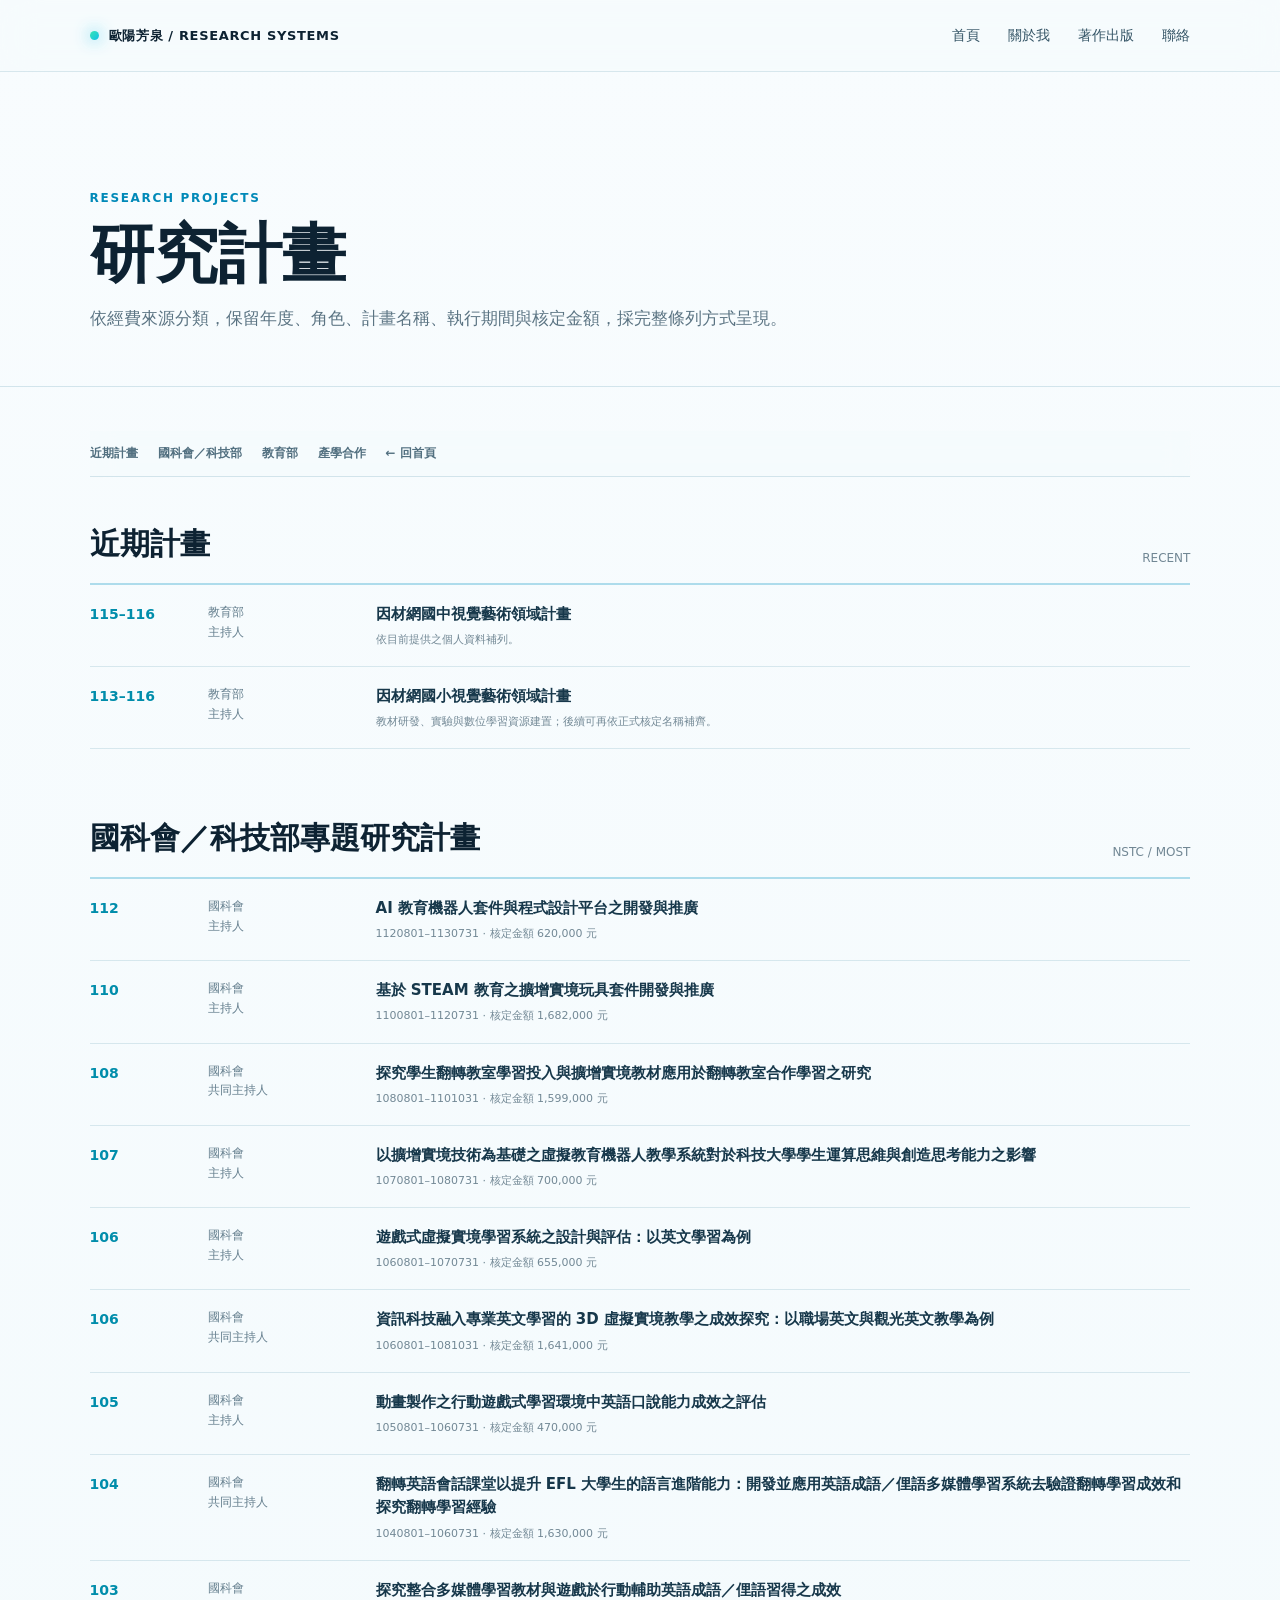
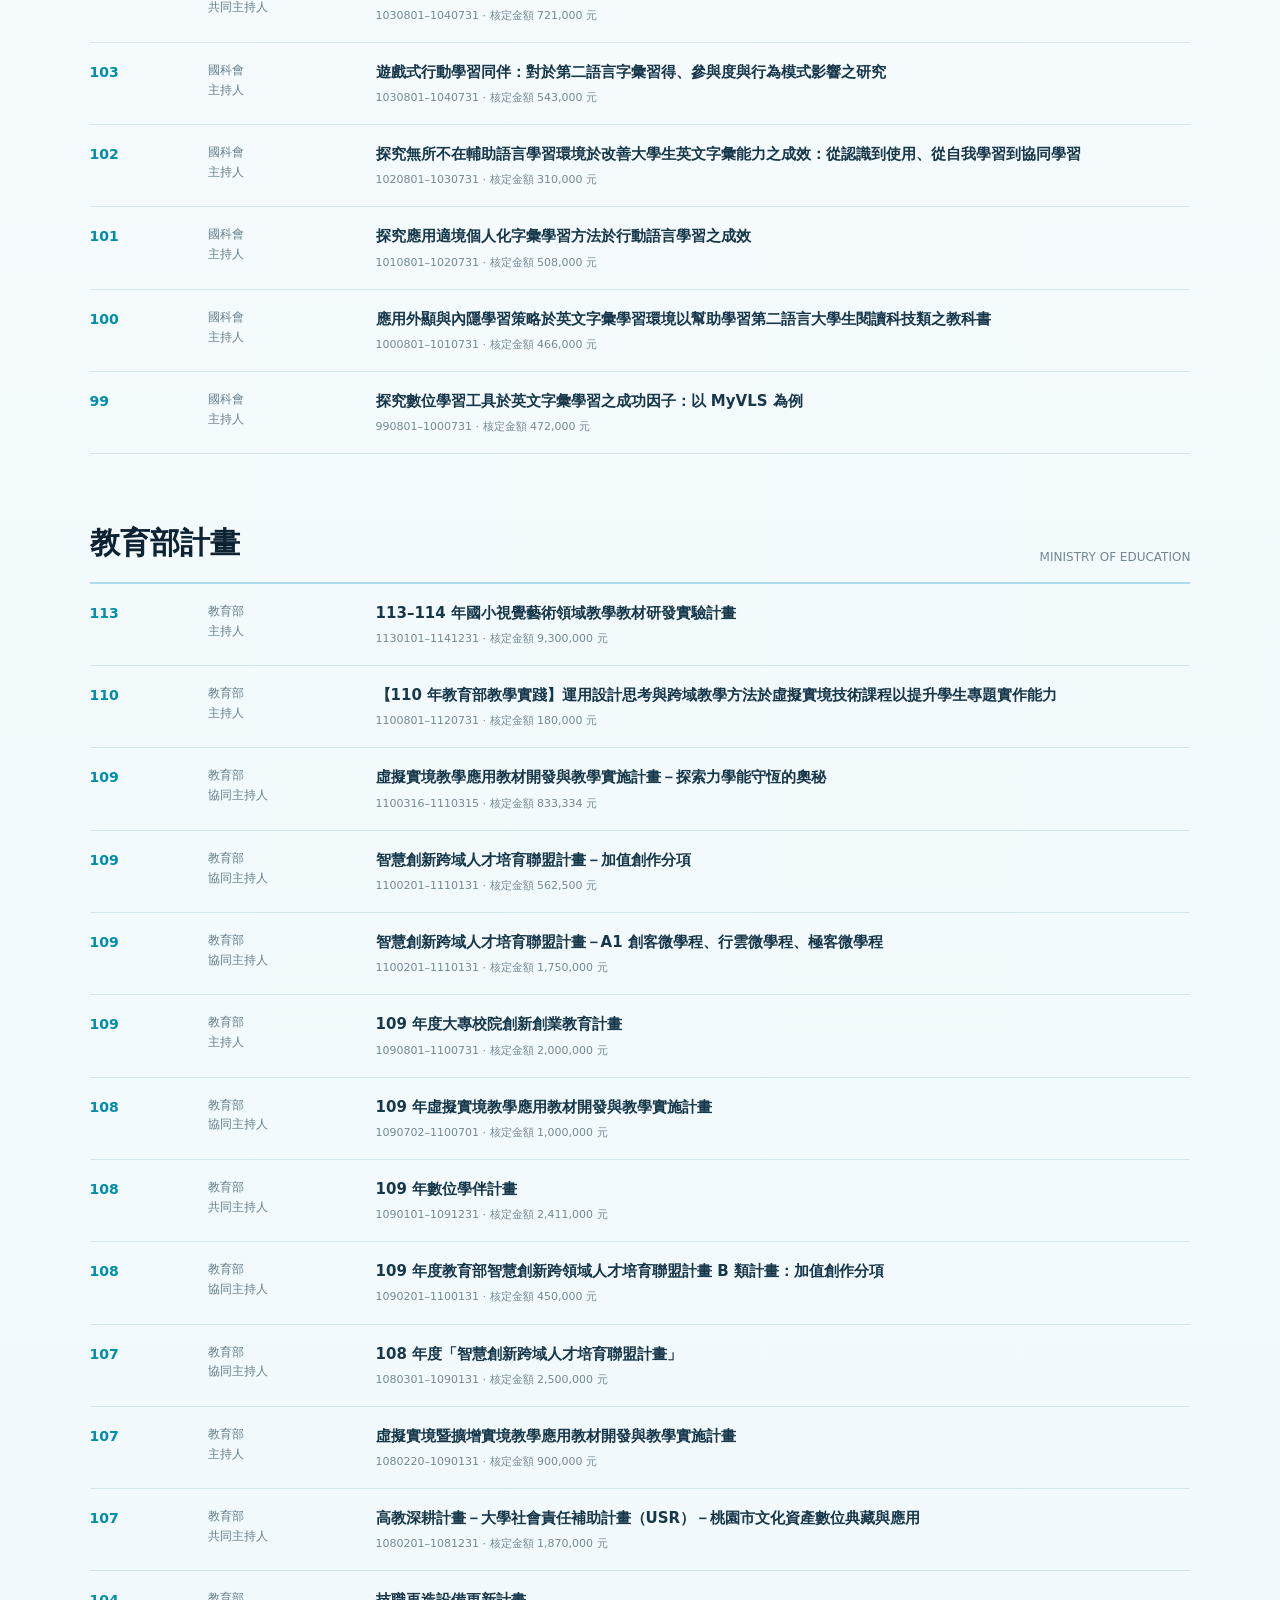
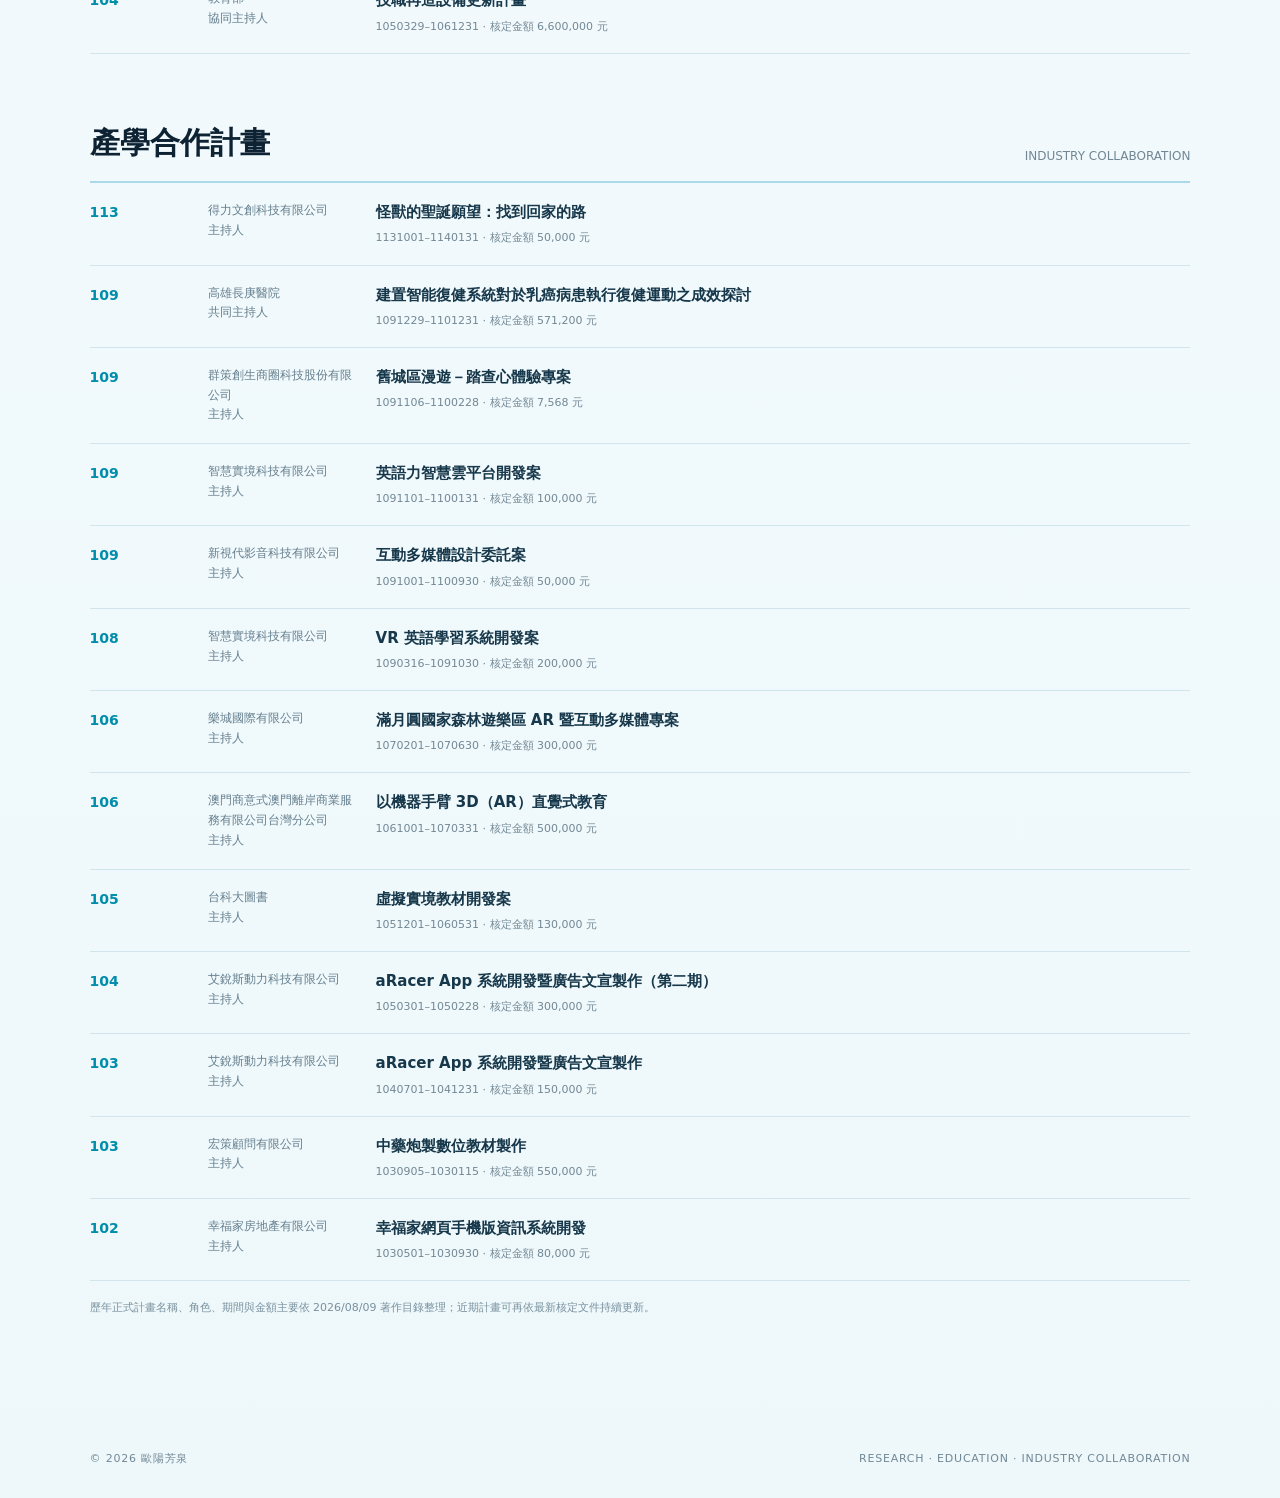
==== projects.html @ f1d98724 "feat: add complete list-based projects page" ====
<!doctype html>
<html lang="zh-Hant">
<head>
  <meta charset="utf-8">
  <meta name="viewport" content="width=device-width, initial-scale=1">
  <meta name="description" content="歐陽芳泉｜國科會、教育部與產學合作研究計畫">
  <title>研究計畫｜歐陽芳泉</title>
  <link rel="stylesheet" href="styles.css">
  <link rel="stylesheet" href="styles-v2.css">
</head>
<body class="content-page">
  <header class="site-header">
    <a class="brand" href="index.html"><span class="brand-dot"></span><span>歐陽芳泉 / RESEARCH SYSTEMS</span></a>
    <nav><a href="index.html">首頁</a><a href="about.html">關於我</a><a href="publications.html">著作出版</a><a href="index.html#contact">聯絡</a></nav>
  </header>

  <section class="page-hero">
    <div class="page-inner">
      <span class="section-kicker">RESEARCH PROJECTS</span>
      <h1>研究計畫</h1>
      <p>依經費來源分類，保留年度、角色、計畫名稱、執行期間與核定金額，採完整條列方式呈現。</p>
    </div>
  </section>

  <main class="page-main">
    <div class="page-inner">
      <nav class="page-nav"><a href="#recent">近期計畫</a><a href="#nstc">國科會／科技部</a><a href="#moe">教育部</a><a href="#industry">產學合作</a><a href="index.html">← 回首頁</a></nav>

      <section class="list-group" id="recent">
        <div class="list-group-head"><h2>近期計畫</h2><span>RECENT</span></div>
        <ul class="record-list">
          <li class="record"><div class="record-year">115–116</div><div class="record-meta">教育部<br>主持人</div><div class="record-main"><strong>因材網國中視覺藝術領域計畫</strong><small>依目前提供之個人資料補列。</small></div></li>
          <li class="record"><div class="record-year">113–116</div><div class="record-meta">教育部<br>主持人</div><div class="record-main"><strong>因材網國小視覺藝術領域計畫</strong><small>教材研發、實驗與數位學習資源建置；後續可再依正式核定名稱補齊。</small></div></li>
        </ul>
      </section>

      <section class="list-group" id="nstc">
        <div class="list-group-head"><h2>國科會／科技部專題研究計畫</h2><span>NSTC / MOST</span></div>
        <ul class="record-list">
          <li class="record"><div class="record-year">112</div><div class="record-meta">國科會<br>主持人</div><div class="record-main"><strong>AI 教育機器人套件與程式設計平台之開發與推廣</strong><small>1120801–1130731 · 核定金額 620,000 元</small></div></li>
          <li class="record"><div class="record-year">110</div><div class="record-meta">國科會<br>主持人</div><div class="record-main"><strong>基於 STEAM 教育之擴增實境玩具套件開發與推廣</strong><small>1100801–1120731 · 核定金額 1,682,000 元</small></div></li>
          <li class="record"><div class="record-year">108</div><div class="record-meta">國科會<br>共同主持人</div><div class="record-main"><strong>探究學生翻轉教室學習投入與擴增實境教材應用於翻轉教室合作學習之研究</strong><small>1080801–1101031 · 核定金額 1,599,000 元</small></div></li>
          <li class="record"><div class="record-year">107</div><div class="record-meta">國科會<br>主持人</div><div class="record-main"><strong>以擴增實境技術為基礎之虛擬教育機器人教學系統對於科技大學學生運算思維與創造思考能力之影響</strong><small>1070801–1080731 · 核定金額 700,000 元</small></div></li>
          <li class="record"><div class="record-year">106</div><div class="record-meta">國科會<br>主持人</div><div class="record-main"><strong>遊戲式虛擬實境學習系統之設計與評估：以英文學習為例</strong><small>1060801–1070731 · 核定金額 655,000 元</small></div></li>
          <li class="record"><div class="record-year">106</div><div class="record-meta">國科會<br>共同主持人</div><div class="record-main"><strong>資訊科技融入專業英文學習的 3D 虛擬實境教學之成效探究：以職場英文與觀光英文教學為例</strong><small>1060801–1081031 · 核定金額 1,641,000 元</small></div></li>
          <li class="record"><div class="record-year">105</div><div class="record-meta">國科會<br>主持人</div><div class="record-main"><strong>動畫製作之行動遊戲式學習環境中英語口說能力成效之評估</strong><small>1050801–1060731 · 核定金額 470,000 元</small></div></li>
          <li class="record"><div class="record-year">104</div><div class="record-meta">國科會<br>共同主持人</div><div class="record-main"><strong>翻轉英語會話課堂以提升 EFL 大學生的語言進階能力：開發並應用英語成語／俚語多媒體學習系統去驗證翻轉學習成效和探究翻轉學習經驗</strong><small>1040801–1060731 · 核定金額 1,630,000 元</small></div></li>
          <li class="record"><div class="record-year">103</div><div class="record-meta">國科會<br>共同主持人</div><div class="record-main"><strong>探究整合多媒體學習教材與遊戲於行動輔助英語成語／俚語習得之成效</strong><small>1030801–1040731 · 核定金額 721,000 元</small></div></li>
          <li class="record"><div class="record-year">103</div><div class="record-meta">國科會<br>主持人</div><div class="record-main"><strong>遊戲式行動學習同伴：對於第二語言字彙習得、參與度與行為模式影響之研究</strong><small>1030801–1040731 · 核定金額 543,000 元</small></div></li>
          <li class="record"><div class="record-year">102</div><div class="record-meta">國科會<br>主持人</div><div class="record-main"><strong>探究無所不在輔助語言學習環境於改善大學生英文字彙能力之成效：從認識到使用、從自我學習到協同學習</strong><small>1020801–1030731 · 核定金額 310,000 元</small></div></li>
          <li class="record"><div class="record-year">101</div><div class="record-meta">國科會<br>主持人</div><div class="record-main"><strong>探究應用適境個人化字彙學習方法於行動語言學習之成效</strong><small>1010801–1020731 · 核定金額 508,000 元</small></div></li>
          <li class="record"><div class="record-year">100</div><div class="record-meta">國科會<br>主持人</div><div class="record-main"><strong>應用外顯與內隱學習策略於英文字彙學習環境以幫助學習第二語言大學生閱讀科技類之教科書</strong><small>1000801–1010731 · 核定金額 466,000 元</small></div></li>
          <li class="record"><div class="record-year">99</div><div class="record-meta">國科會<br>主持人</div><div class="record-main"><strong>探究數位學習工具於英文字彙學習之成功因子：以 MyVLS 為例</strong><small>990801–1000731 · 核定金額 472,000 元</small></div></li>
        </ul>
      </section>

      <section class="list-group" id="moe">
        <div class="list-group-head"><h2>教育部計畫</h2><span>MINISTRY OF EDUCATION</span></div>
        <ul class="record-list">
          <li class="record"><div class="record-year">113</div><div class="record-meta">教育部<br>主持人</div><div class="record-main"><strong>113–114 年國小視覺藝術領域教學教材研發實驗計畫</strong><small>1130101–1141231 · 核定金額 9,300,000 元</small></div></li>
          <li class="record"><div class="record-year">110</div><div class="record-meta">教育部<br>主持人</div><div class="record-main"><strong>【110 年教育部教學實踐】運用設計思考與跨域教學方法於虛擬實境技術課程以提升學生專題實作能力</strong><small>1100801–1120731 · 核定金額 180,000 元</small></div></li>
          <li class="record"><div class="record-year">109</div><div class="record-meta">教育部<br>協同主持人</div><div class="record-main"><strong>虛擬實境教學應用教材開發與教學實施計畫－探索力學能守恆的奧秘</strong><small>1100316–1110315 · 核定金額 833,334 元</small></div></li>
          <li class="record"><div class="record-year">109</div><div class="record-meta">教育部<br>協同主持人</div><div class="record-main"><strong>智慧創新跨域人才培育聯盟計畫－加值創作分項</strong><small>1100201–1110131 · 核定金額 562,500 元</small></div></li>
          <li class="record"><div class="record-year">109</div><div class="record-meta">教育部<br>協同主持人</div><div class="record-main"><strong>智慧創新跨域人才培育聯盟計畫－A1 創客微學程、行雲微學程、極客微學程</strong><small>1100201–1110131 · 核定金額 1,750,000 元</small></div></li>
          <li class="record"><div class="record-year">109</div><div class="record-meta">教育部<br>主持人</div><div class="record-main"><strong>109 年度大專校院創新創業教育計畫</strong><small>1090801–1100731 · 核定金額 2,000,000 元</small></div></li>
          <li class="record"><div class="record-year">108</div><div class="record-meta">教育部<br>協同主持人</div><div class="record-main"><strong>109 年虛擬實境教學應用教材開發與教學實施計畫</strong><small>1090702–1100701 · 核定金額 1,000,000 元</small></div></li>
          <li class="record"><div class="record-year">108</div><div class="record-meta">教育部<br>共同主持人</div><div class="record-main"><strong>109 年數位學伴計畫</strong><small>1090101–1091231 · 核定金額 2,411,000 元</small></div></li>
          <li class="record"><div class="record-year">108</div><div class="record-meta">教育部<br>協同主持人</div><div class="record-main"><strong>109 年度教育部智慧創新跨領域人才培育聯盟計畫 B 類計畫：加值創作分項</strong><small>1090201–1100131 · 核定金額 450,000 元</small></div></li>
          <li class="record"><div class="record-year">107</div><div class="record-meta">教育部<br>協同主持人</div><div class="record-main"><strong>108 年度「智慧創新跨域人才培育聯盟計畫」</strong><small>1080301–1090131 · 核定金額 2,500,000 元</small></div></li>
          <li class="record"><div class="record-year">107</div><div class="record-meta">教育部<br>主持人</div><div class="record-main"><strong>虛擬實境暨擴增實境教學應用教材開發與教學實施計畫</strong><small>1080220–1090131 · 核定金額 900,000 元</small></div></li>
          <li class="record"><div class="record-year">107</div><div class="record-meta">教育部<br>共同主持人</div><div class="record-main"><strong>高教深耕計畫－大學社會責任補助計畫（USR）－桃園市文化資產數位典藏與應用</strong><small>1080201–1081231 · 核定金額 1,870,000 元</small></div></li>
          <li class="record"><div class="record-year">104</div><div class="record-meta">教育部<br>協同主持人</div><div class="record-main"><strong>技職再造設備更新計畫</strong><small>1050329–1061231 · 核定金額 6,600,000 元</small></div></li>
        </ul>
      </section>

      <section class="list-group" id="industry">
        <div class="list-group-head"><h2>產學合作計畫</h2><span>INDUSTRY COLLABORATION</span></div>
        <ul class="record-list">
          <li class="record"><div class="record-year">113</div><div class="record-meta">得力文創科技有限公司<br>主持人</div><div class="record-main"><strong>怪獸的聖誕願望：找到回家的路</strong><small>1131001–1140131 · 核定金額 50,000 元</small></div></li>
          <li class="record"><div class="record-year">109</div><div class="record-meta">高雄長庚醫院<br>共同主持人</div><div class="record-main"><strong>建置智能復健系統對於乳癌病患執行復健運動之成效探討</strong><small>1091229–1101231 · 核定金額 571,200 元</small></div></li>
          <li class="record"><div class="record-year">109</div><div class="record-meta">群策創生商圈科技股份有限公司<br>主持人</div><div class="record-main"><strong>舊城區漫遊－踏查心體驗專案</strong><small>1091106–1100228 · 核定金額 7,568 元</small></div></li>
          <li class="record"><div class="record-year">109</div><div class="record-meta">智慧實境科技有限公司<br>主持人</div><div class="record-main"><strong>英語力智慧雲平台開發案</strong><small>1091101–1100131 · 核定金額 100,000 元</small></div></li>
          <li class="record"><div class="record-year">109</div><div class="record-meta">新視代影音科技有限公司<br>主持人</div><div class="record-main"><strong>互動多媒體設計委託案</strong><small>1091001–1100930 · 核定金額 50,000 元</small></div></li>
          <li class="record"><div class="record-year">108</div><div class="record-meta">智慧實境科技有限公司<br>主持人</div><div class="record-main"><strong>VR 英語學習系統開發案</strong><small>1090316–1091030 · 核定金額 200,000 元</small></div></li>
          <li class="record"><div class="record-year">106</div><div class="record-meta">樂城國際有限公司<br>主持人</div><div class="record-main"><strong>滿月圓國家森林遊樂區 AR 暨互動多媒體專案</strong><small>1070201–1070630 · 核定金額 300,000 元</small></div></li>
          <li class="record"><div class="record-year">106</div><div class="record-meta">澳門商意式澳門離岸商業服務有限公司台灣分公司<br>主持人</div><div class="record-main"><strong>以機器手臂 3D（AR）直覺式教育</strong><small>1061001–1070331 · 核定金額 500,000 元</small></div></li>
          <li class="record"><div class="record-year">105</div><div class="record-meta">台科大圖書<br>主持人</div><div class="record-main"><strong>虛擬實境教材開發案</strong><small>1051201–1060531 · 核定金額 130,000 元</small></div></li>
          <li class="record"><div class="record-year">104</div><div class="record-meta">艾銳斯動力科技有限公司<br>主持人</div><div class="record-main"><strong>aRacer App 系統開發暨廣告文宣製作（第二期）</strong><small>1050301–1050228 · 核定金額 300,000 元</small></div></li>
          <li class="record"><div class="record-year">103</div><div class="record-meta">艾銳斯動力科技有限公司<br>主持人</div><div class="record-main"><strong>aRacer App 系統開發暨廣告文宣製作</strong><small>1040701–1041231 · 核定金額 150,000 元</small></div></li>
          <li class="record"><div class="record-year">103</div><div class="record-meta">宏策顧問有限公司<br>主持人</div><div class="record-main"><strong>中藥炮製數位教材製作</strong><small>1030905–1030115 · 核定金額 550,000 元</small></div></li>
          <li class="record"><div class="record-year">102</div><div class="record-meta">幸福家房地產有限公司<br>主持人</div><div class="record-main"><strong>幸福家網頁手機版資訊系統開發</strong><small>1030501–1030930 · 核定金額 80,000 元</small></div></li>
        </ul>
        <p class="note-line">歷年正式計畫名稱、角色、期間與金額主要依 2026/08/09 著作目錄整理；近期計畫可再依最新核定文件持續更新。</p>
      </section>
    </div>
  </main>

  <footer><span>© 2026 歐陽芳泉</span><span>RESEARCH · EDUCATION · INDUSTRY COLLABORATION</span></footer>
</body>
</html>
---- styles.css ----
:root{
  --bg:#eef7fb;
  --ink:#0d2232;
  --muted:#526979;
  --line:rgba(23,108,144,.16);
  --cyan:#10bfe8;
  --cyan2:#2b8fff;
  --mint:#38e6b3;
  --violet:#776eff;
  --surface:rgba(255,255,255,.64);
  --surface-strong:rgba(255,255,255,.86);
  --shadow:0 24px 70px rgba(17,65,91,.12);
  --radius:22px;
}

*{box-sizing:border-box}
html{scroll-behavior:smooth}
body{
  margin:0;
  color:var(--ink);
  background:
    radial-gradient(circle at 85% 10%, rgba(80,179,255,.14), transparent 28%),
    radial-gradient(circle at 10% 65%, rgba(56,230,179,.10), transparent 30%),
    linear-gradient(180deg,#f7fbfd 0%,#eef7fb 100%);
  font-family:"Noto Sans TC","PingFang TC","Microsoft JhengHei","Heiti TC",system-ui,-apple-system,sans-serif;
  line-height:1.65;
}

a{color:inherit;text-decoration:none}
button{font:inherit}

.site-header{
  position:sticky;
  top:0;
  z-index:50;
  height:72px;
  padding:0 clamp(24px,7vw,108px);
  display:flex;
  align-items:center;
  justify-content:space-between;
  border-bottom:1px solid rgba(75,139,168,.18);
  background:rgba(246,251,253,.72);
  backdrop-filter:blur(18px) saturate(130%);
}

.brand{
  display:flex;
  align-items:center;
  gap:10px;
  font-size:13px;
  font-weight:800;
  letter-spacing:.05em;
}
.brand-dot{
  width:9px;height:9px;border-radius:50%;
  background:linear-gradient(135deg,var(--mint),var(--cyan));
  box-shadow:0 0 16px rgba(16,191,232,.8);
}
nav{display:flex;gap:28px;font-size:14px;color:#345466}
nav a{transition:.25s}
nav a:hover{color:#008cb4}

.hero{
  position:relative;
  overflow:hidden;
  min-height:760px;
  padding:clamp(76px,8vw,120px) clamp(24px,7vw,108px) 88px;
  background:
    linear-gradient(120deg,rgba(247,252,255,.96) 0%,rgba(236,248,254,.84) 38%,rgba(221,244,249,.62) 100%);
  border-bottom:1px solid var(--line);
}

#networkCanvas{
  position:absolute;
  inset:0;
  width:100%;
  height:100%;
  opacity:.72;
  pointer-events:none;
}

.hero-grid{
  position:absolute;inset:0;
  background-image:
    linear-gradient(rgba(28,151,194,.065) 1px,transparent 1px),
    linear-gradient(90deg,rgba(28,151,194,.065) 1px,transparent 1px);
  background-size:54px 54px;
  mask-image:linear-gradient(to right,transparent 0%,black 38%,black 100%);
  pointer-events:none;
}

.hero-glow{
  position:absolute;border-radius:50%;filter:blur(2px);pointer-events:none;
}
.hero-glow-a{
  width:430px;height:430px;right:-110px;top:50px;
  background:radial-gradient(circle,rgba(43,143,255,.18),rgba(43,143,255,0) 68%);
}
.hero-glow-b{
  width:360px;height:360px;right:19%;bottom:-130px;
  background:radial-gradient(circle,rgba(56,230,179,.16),rgba(56,230,179,0) 70%);
}

.hero-content{position:relative;z-index:2;max-width:1120px}
.eyebrow,.section-kicker{
  color:#0089b8;
  font-size:12px;
  font-weight:900;
  letter-spacing:.14em;
}
.hero h1{
  margin:16px 0 22px;
  max-width:900px;
  font-size:clamp(42px,5.4vw,78px);
  line-height:1.12;
  letter-spacing:-.035em;
  text-wrap:balance;
}
.hero-lead{
  max-width:820px;
  margin:0;
  font-size:clamp(17px,1.55vw,21px);
  color:#446172;
}

.hero-actions{
  display:flex;
  align-items:center;
  flex-wrap:wrap;
  gap:12px;
  margin:30px 0 44px;
}

.btn{
  min-height:44px;
  display:inline-flex;
  align-items:center;
  justify-content:center;
  padding:0 18px;
  border-radius:12px;
  font-size:14px;
  font-weight:800;
  transition:transform .2s,box-shadow .2s,background .2s;
}
.btn:hover{transform:translateY(-2px)}
.btn-primary{
  color:white;
  background:linear-gradient(135deg,#0c9dcc,#247dff);
  box-shadow:0 12px 28px rgba(36,125,255,.22);
}
.btn-secondary{
  border:1px solid rgba(23,108,144,.24);
  background:rgba(255,255,255,.7);
  backdrop-filter:blur(8px);
}
.motion-toggle{
  border:0;
  background:transparent;
  color:#607988;
  cursor:pointer;
  font-size:13px;
}

.system-map{
  max-width:1080px;
  padding:16px;
  border:1px solid rgba(17,150,197,.22);
  border-radius:20px;
  background:rgba(247,253,255,.68);
  box-shadow:0 22px 70px rgba(17,88,119,.10);
  backdrop-filter:blur(12px);
}
.map-head{
  display:flex;
  align-items:center;
  justify-content:space-between;
  gap:14px;
  margin-bottom:14px;
  color:#28728d;
  font-size:11px;
  font-weight:800;
  letter-spacing:.08em;
}
.map-head span{display:flex;gap:8px;align-items:center}
.map-head i{width:7px;height:7px;border-radius:50%;background:var(--mint);box-shadow:0 0 12px var(--mint)}
.map-head small{font-weight:500;letter-spacing:0;color:#6e8998}
.map-flow{display:flex;align-items:stretch;gap:10px}
.map-node{
  min-width:0;
  flex:1;
  padding:15px 14px;
  border:1px solid rgba(22,130,173,.18);
  border-radius:14px;
  background:rgba(255,255,255,.68);
}
.map-node strong{display:block;font-size:15px;margin:4px 0 2px}
.map-node small{display:block;color:#718793;font-size:11px}
.node-index{font-size:10px;font-weight:900;color:#00a5ca;letter-spacing:.1em}
.flow-arrow{align-self:center;color:#00a9d3;font-size:20px}
.map-tags{display:flex;gap:18px;flex-wrap:wrap;margin-top:12px}
.map-tags span{font-size:10px;color:#6f8794;letter-spacing:.08em;text-transform:uppercase}

.section{padding:90px clamp(24px,7vw,108px)}
.section-heading{max-width:1120px;margin:0 auto 34px}
.section-heading h2{font-size:clamp(30px,3vw,46px);line-height:1.2;margin:8px 0 0}
.section-heading.split{display:grid;grid-template-columns:.8fr 1.2fr;gap:70px;align-items:start}
.section-heading p{margin:0;color:var(--muted);font-size:17px}

.card-grid,.project-grid{
  max-width:1120px;
  margin:0 auto;
  display:grid;
  grid-template-columns:repeat(3,1fr);
  gap:18px;
}
.info-card,.project-card{
  position:relative;
  padding:26px;
  border:1px solid rgba(45,130,165,.16);
  border-radius:var(--radius);
  background:var(--surface);
  box-shadow:0 16px 50px rgba(25,88,114,.07);
  backdrop-filter:blur(10px);
  transition:transform .22s,box-shadow .22s,border-color .22s;
}
.info-card:hover,.project-card:hover{
  transform:translateY(-5px);
  box-shadow:var(--shadow);
  border-color:rgba(16,191,232,.34);
}
.info-card::before,.project-card::before{
  content:"";
  position:absolute;
  left:22px;right:22px;top:0;
  height:2px;
  background:linear-gradient(90deg,var(--cyan),var(--mint),transparent);
  opacity:.75;
}
.card-code,.project-type{
  color:#009bbd;
  font-size:10px;
  font-weight:900;
  letter-spacing:.12em;
}
.info-card h3,.project-card h3{font-size:21px;line-height:1.3;margin:10px 0}
.info-card p,.project-card p{font-size:14px;color:var(--muted);margin:0}
.project-card a{display:inline-block;margin-top:18px;color:#008fb9;font-size:13px;font-weight:900}

.systems{
  background:
    radial-gradient(circle at 88% 15%,rgba(119,110,255,.09),transparent 25%),
    linear-gradient(180deg,rgba(245,251,254,.76),rgba(234,247,250,.84));
  border-top:1px solid var(--line);
  border-bottom:1px solid var(--line);
}

.contact{padding-top:76px;padding-bottom:76px}
.contact-panel{
  max-width:1120px;margin:0 auto;
  display:flex;justify-content:space-between;align-items:end;gap:36px;
  padding:42px;
  border-radius:28px;
  color:white;
  background:
    radial-gradient(circle at 82% 20%,rgba(56,230,179,.20),transparent 26%),
    radial-gradient(circle at 16% 0%,rgba(43,143,255,.30),transparent 34%),
    linear-gradient(135deg,#123d58 0%,#0b283d 58%,#173459 100%);
  box-shadow:0 28px 80px rgba(17,65,91,.20);
}
.contact-panel .section-kicker{color:#5de6ff}
.contact-panel h2{font-size:clamp(28px,3vw,44px);line-height:1.25;margin:10px 0}
.contact-panel p{margin:0;color:#b9d0dc}
.contact-panel .btn{white-space:nowrap}

footer{
  min-height:78px;
  padding:0 clamp(24px,7vw,108px);
  display:flex;justify-content:space-between;align-items:center;
  color:#728896;font-size:11px;letter-spacing:.07em;
}

@media(max-width:820px){
  .site-header{padding:0 20px}
  nav{gap:14px} nav a:nth-child(2){display:none}
  .hero{padding-left:24px;padding-right:24px}
  .hero h1 br{display:none}
  .map-flow{display:grid;grid-template-columns:1fr}
  .flow-arrow{display:none}
  .map-head{align-items:flex-start;flex-direction:column}
  .section-heading.split{grid-template-columns:1fr;gap:18px}
  .card-grid,.project-grid{grid-template-columns:1fr}
  .contact-panel{align-items:flex-start;flex-direction:column}
  footer{padding:22px 24px;align-items:flex-start;gap:10px;flex-direction:column}
}
---- styles-v2.css ----
/* ===== v2.0 multi-page / list-first layout ===== */
:root{--v2max:1120px}

/* Homepage: convert content cards to editorial rows */
.section{padding-top:72px;padding-bottom:72px}
.card-grid.plain-list,.project-grid.plain-list{
  display:block;
  max-width:var(--v2max);
  margin:0 auto;
}
.info-card.plain-row,.project-card.plain-row{
  display:grid;
  grid-template-columns:110px minmax(0,1fr);
  column-gap:24px;
  min-height:0;
  padding:22px 4px;
  border:0;
  border-top:1px solid rgba(23,108,144,.16);
  border-radius:0;
  background:transparent;
  box-shadow:none;
  backdrop-filter:none;
  transform:none!important;
}
.info-card.plain-row:last-child,.project-card.plain-row:last-child{border-bottom:1px solid rgba(23,108,144,.16)}
.info-card.plain-row::before,.project-card.plain-row::before{display:none}
.info-card.plain-row .card-code,.project-card.plain-row .project-type{grid-row:1 / span 2;align-self:start;margin-top:5px}
.info-card.plain-row h3,.project-card.plain-row h3{margin:0 0 6px;font-size:20px}
.info-card.plain-row p,.project-card.plain-row p{margin:0;max-width:780px;font-size:14px}
.project-card.plain-row a{margin-top:9px;color:#008fb9;font-size:12px}

/* Homepage directory */
.v2-directory{
  padding:78px clamp(24px,7vw,108px);
  border-top:1px solid rgba(23,108,144,.16);
  background:linear-gradient(180deg,rgba(248,252,254,.82),rgba(237,248,251,.9));
}
.v2-wrap{width:min(var(--v2max),100%);margin:0 auto}
.v2-section-head{display:grid;grid-template-columns:.7fr 1.3fr;gap:34px 60px;align-items:end;margin-bottom:28px}
.v2-section-head .section-kicker{grid-column:1}
.v2-section-head h2{grid-column:1;margin:6px 0 0;font-size:clamp(30px,3vw,46px);line-height:1.15}
.v2-section-head p{grid-column:2;grid-row:1 / span 2;margin:0;color:#5e7787;font-size:16px}
.directory-list{border-top:1px solid rgba(23,108,144,.18)}
.directory-row{
  display:grid;
  grid-template-columns:70px 1fr 40px;
  gap:16px;
  align-items:center;
  padding:22px 0;
  border-bottom:1px solid rgba(23,108,144,.18);
  transition:padding .2s,color .2s;
}
.directory-row:hover{padding-left:9px;color:#008eaf}
.directory-code{font-size:11px;font-weight:900;letter-spacing:.12em;color:#00a0c3}
.directory-row strong{display:block;font-size:18px;color:#17384b}
.directory-row small{display:block;margin-top:4px;color:#6c8492;font-size:12px}
.directory-arrow{justify-self:end;font-size:20px;color:#00a2c9}
.current-line{display:flex;align-items:center;gap:12px;flex-wrap:wrap;margin-top:30px;padding-top:20px;color:#637d8c;font-size:12px}
.current-line strong{color:#16394c;font-size:14px}
.current-dot{width:7px;height:7px;border-radius:50%;background:#38e6b3;box-shadow:0 0 12px rgba(56,230,179,.7)}

/* Shared subpage shell */
.content-page{min-height:100vh;background:linear-gradient(180deg,#f8fcfe 0%,#eef8fb 100%)}
.page-hero{padding:112px clamp(24px,7vw,108px) 54px;border-bottom:1px solid rgba(23,108,144,.16)}
.page-inner{width:min(var(--v2max),100%);margin:0 auto}
.page-hero h1{margin:10px 0 14px;font-size:clamp(42px,5vw,70px);line-height:1.08}
.page-hero p{max-width:790px;margin:0;color:#5b7483;font-size:17px}
.page-main{padding:44px clamp(24px,7vw,108px) 92px}
.page-nav{position:sticky;top:80px;z-index:12;display:flex;gap:20px;flex-wrap:wrap;padding:13px 0;margin-bottom:42px;border-bottom:1px solid rgba(23,108,144,.16);background:rgba(245,251,253,.88);backdrop-filter:blur(12px)}
.page-nav a{font-size:12px;font-weight:800;color:#527080}.page-nav a:hover{color:#008eaf}
.list-group{scroll-margin-top:140px;margin-top:64px}.list-group:first-of-type{margin-top:0}
.list-group-head{display:flex;justify-content:space-between;align-items:end;gap:20px;padding-bottom:14px;border-bottom:2px solid rgba(20,153,196,.32)}
.list-group-head h2{margin:0;font-size:30px}.list-group-head span{color:#718794;font-size:12px}
.record-list{margin:0;padding:0;list-style:none}
.record{
  display:grid;
  grid-template-columns:100px 150px minmax(0,1fr);
  gap:18px;
  padding:18px 0;
  border-bottom:1px solid rgba(23,108,144,.14);
}
.record-year{font-weight:900;color:#008dab;font-size:14px}.record-meta{color:#657f8e;font-size:12px;line-height:1.65}.record-main strong{display:block;font-size:15px;line-height:1.55;color:#17384b}.record-main small{display:block;margin-top:5px;color:#728895;font-size:11px;line-height:1.55}
.note-line{margin-top:18px;color:#78909d;font-size:11px}

/* About page */
.profile-list{border-top:1px solid rgba(23,108,144,.16)}
.profile-row{display:grid;grid-template-columns:190px 1fr;gap:24px;padding:18px 0;border-bottom:1px solid rgba(23,108,144,.16)}
.profile-row dt{font-size:12px;font-weight:900;color:#008cae}.profile-row dd{margin:0;color:#27495b;line-height:1.7}
.profile-row dd strong{color:#102f42}

/* Publications page overrides: deliberately list-like, no cards */
.publications-page{background:linear-gradient(180deg,#f8fcfe,#eef8fb)}
.publications-hero{padding:110px clamp(24px,7vw,108px) 54px;border-bottom:1px solid rgba(23,108,144,.16)}
.publications-hero .inner,.publications-main{width:min(var(--v2max),calc(100% - 48px));margin:0 auto}
.publications-hero h1{margin:10px 0 14px;font-size:clamp(42px,5vw,70px);line-height:1.08}.publications-hero p{max-width:760px;color:#5b7483}
.pub-summary{display:flex!important;gap:28px!important;margin-top:24px!important;margin-bottom:0!important}.pub-stat{padding:0!important;border:0!important;background:transparent!important;border-radius:0!important}.pub-stat strong{font-size:24px!important}.pub-stat span{font-size:10px!important}
.publications-main{padding:44px 0 92px}.pub-nav{position:sticky;top:80px;z-index:10;display:flex;gap:20px;flex-wrap:wrap;margin-bottom:40px;padding:13px 0;border:0;border-bottom:1px solid rgba(23,108,144,.16);border-radius:0;background:rgba(245,251,253,.9);backdrop-filter:blur(12px)}.pub-nav a{padding:0!important;background:none!important;font-size:12px;font-weight:800;color:#527080}
.pub-group{margin-top:64px}.pub-group:first-of-type{margin-top:0}.pub-group-title{padding-bottom:14px;margin-bottom:0!important;border-bottom:2px solid rgba(20,153,196,.32)}
.full-pub-list{display:block!important}.full-pub-item{display:grid!important;grid-template-columns:88px 1fr!important;gap:20px!important;padding:17px 0!important;border:0!important;border-bottom:1px solid rgba(23,108,144,.14)!important;border-radius:0!important;background:transparent!important;box-shadow:none!important}.full-pub-no{color:#008eaf!important;font-size:11px!important;font-weight:900!important;line-height:1.5!important}.full-pub-item p{margin:0!important;color:#27495b!important;font-size:13px!important;line-height:1.65!important}
.book-full-list{display:block!important}.book-full-item{display:grid!important;grid-template-columns:88px 1fr!important;gap:20px!important;padding:17px 0!important;border:0!important;border-bottom:1px solid rgba(23,108,144,.14)!important;border-radius:0!important;background:transparent!important}.book-full-item h3{margin:0 0 5px!important;font-size:15px!important}.book-full-item p{margin:0!important;font-size:12px!important;color:#647f8e!important}.book-full-item>span{color:#008eaf;font-size:11px;font-weight:900}

@media(max-width:820px){
  .v2-section-head{grid-template-columns:1fr;gap:10px}.v2-section-head p{grid-column:1;grid-row:auto}
  .record{grid-template-columns:70px 1fr}.record-meta{grid-column:2}.record-main{grid-column:2}
  .profile-row{grid-template-columns:1fr;gap:5px}
  .site-header nav{gap:12px}.site-header nav a:nth-child(2),.site-header nav a:nth-child(3){display:none}
}
@media(max-width:560px){
  .directory-row{grid-template-columns:44px 1fr 24px}
  .info-card.plain-row,.project-card.plain-row{grid-template-columns:1fr;gap:5px}.info-card.plain-row .card-code,.project-card.plain-row .project-type{grid-row:auto}
  .pub-summary{gap:16px!important;flex-wrap:wrap}.full-pub-item{grid-template-columns:58px 1fr!important}
}
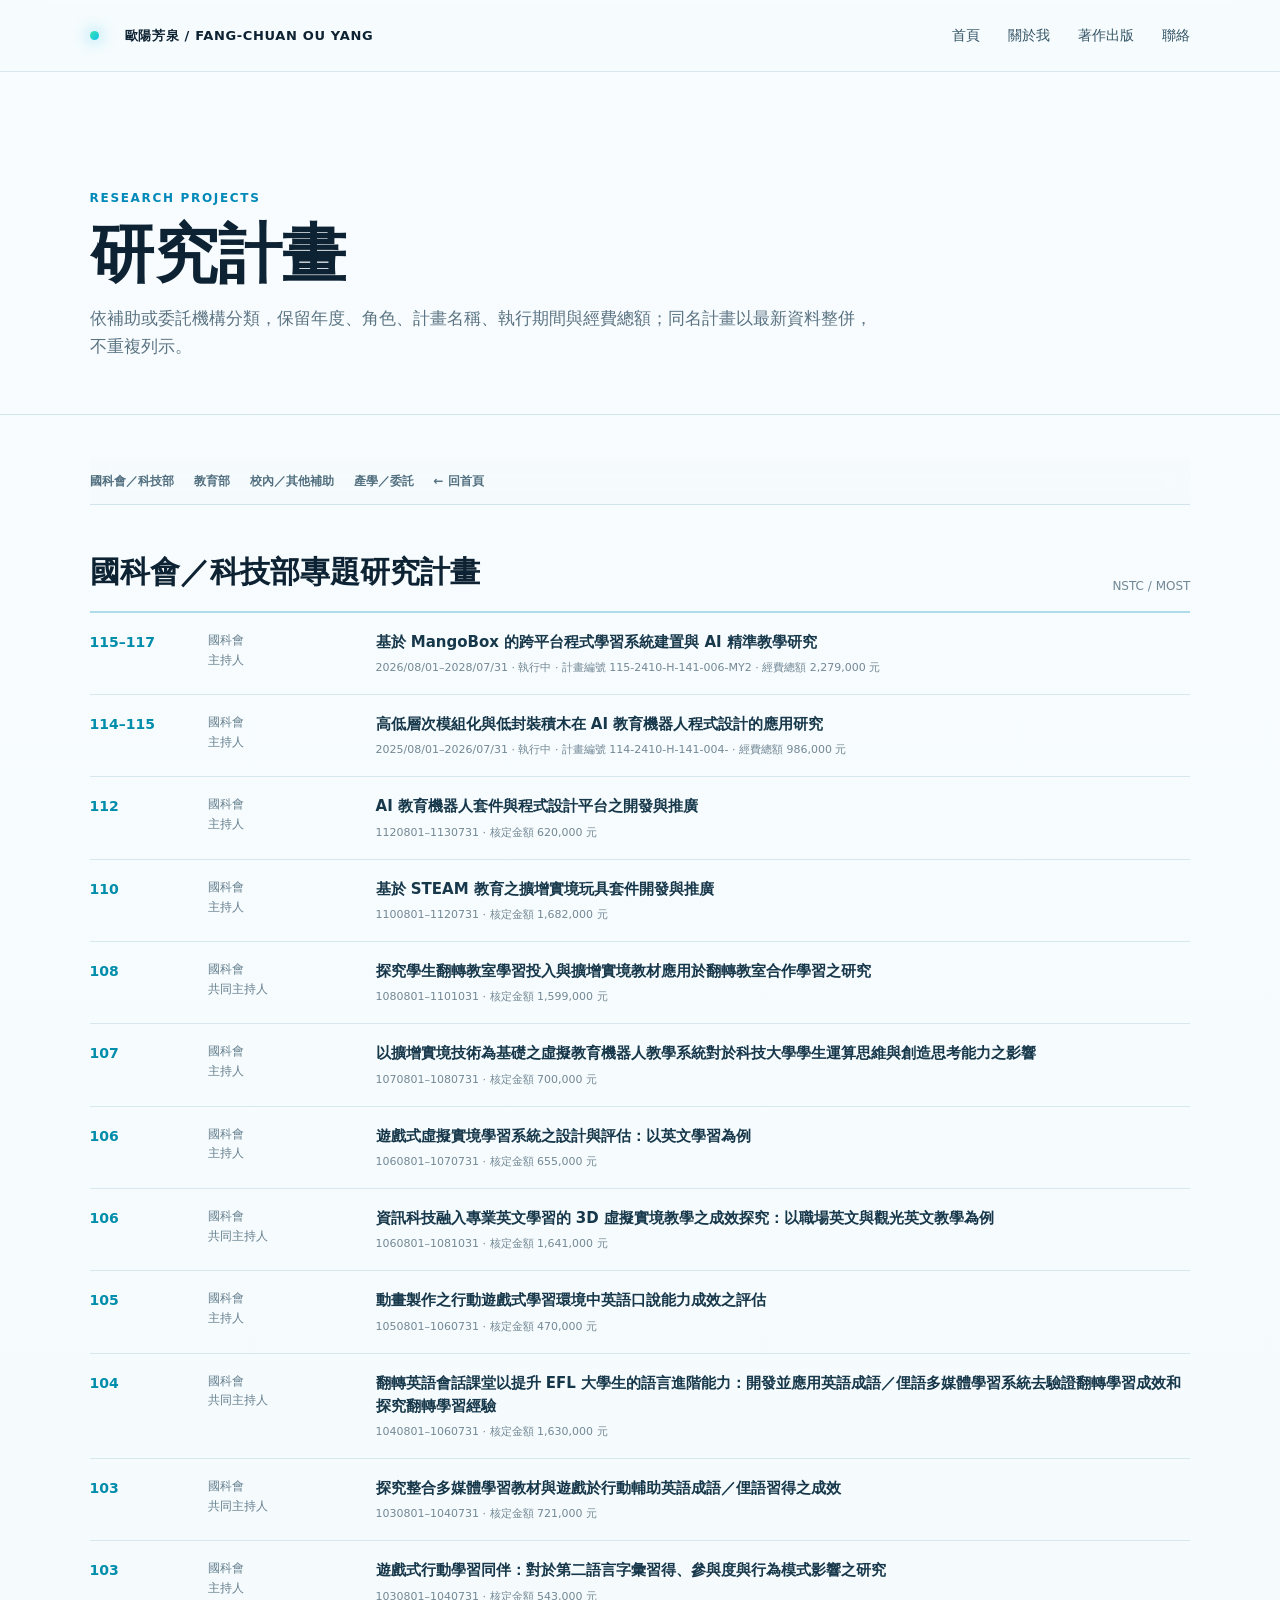
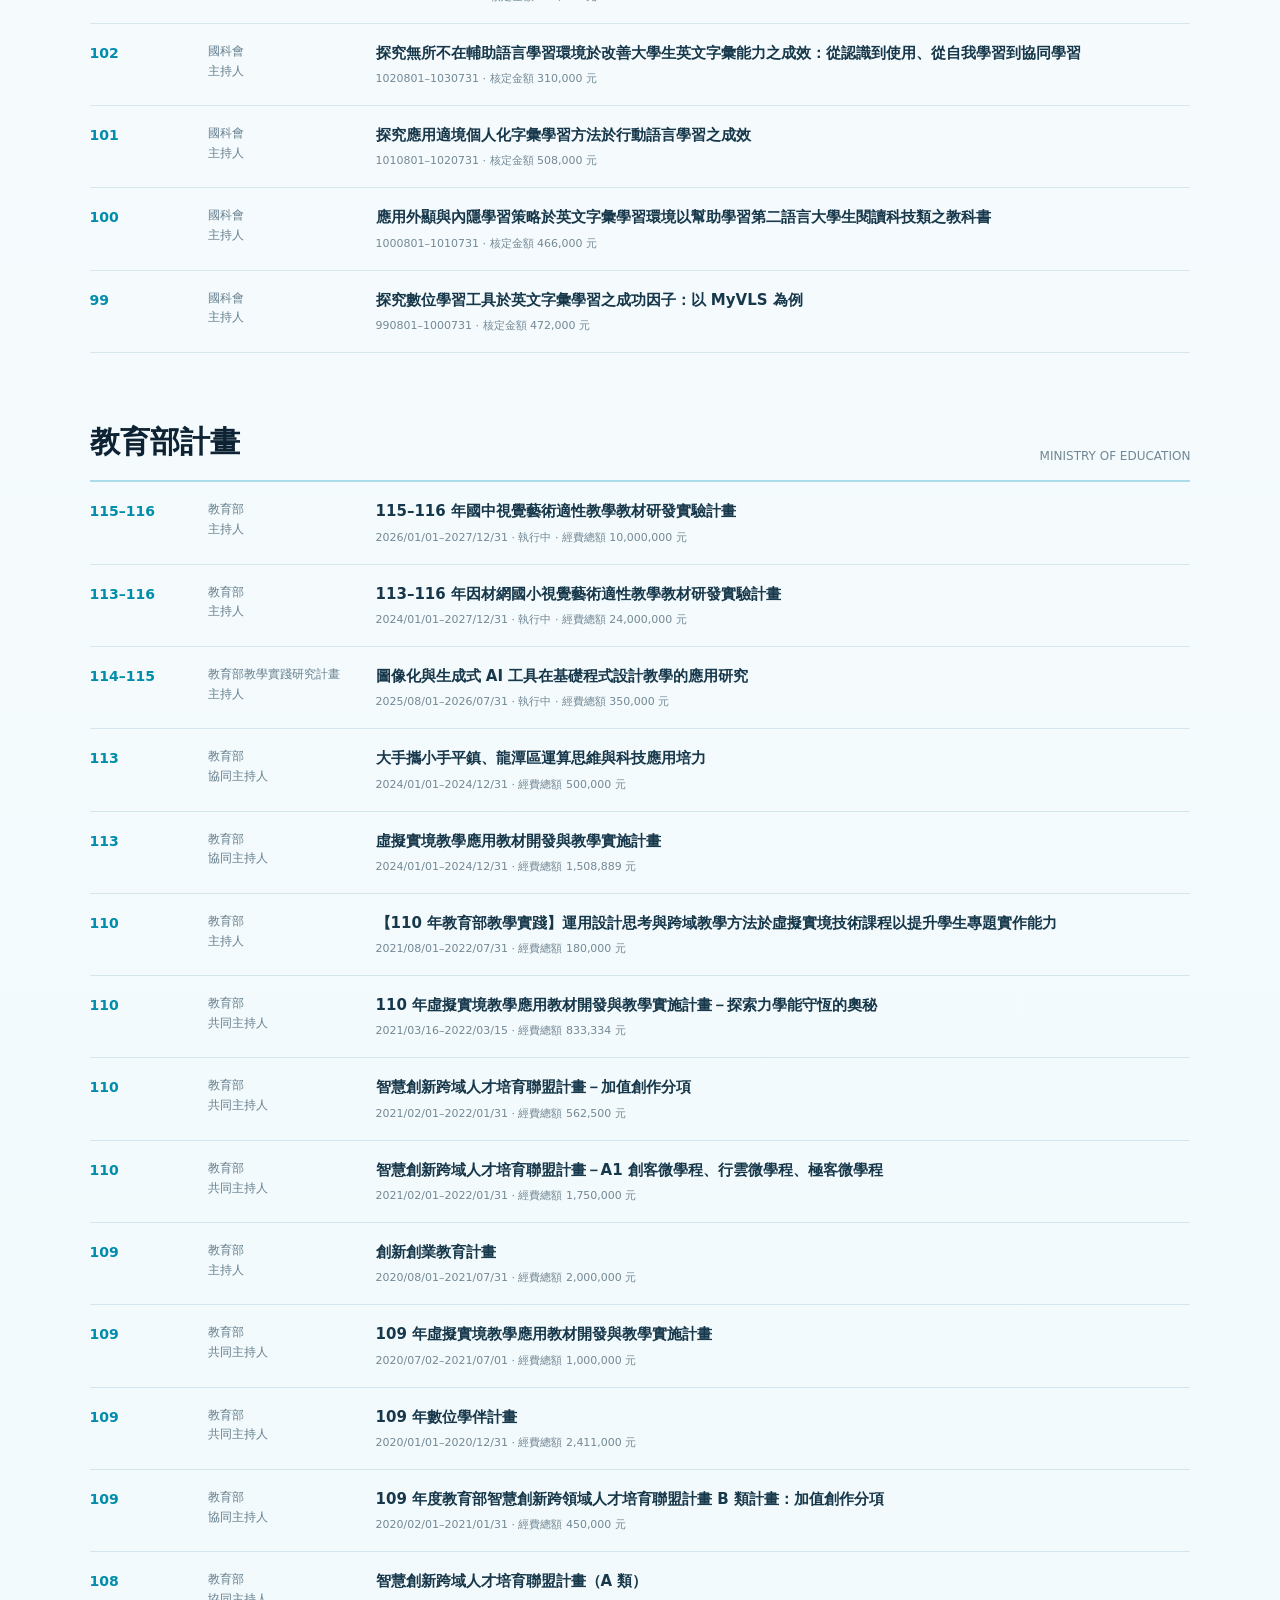
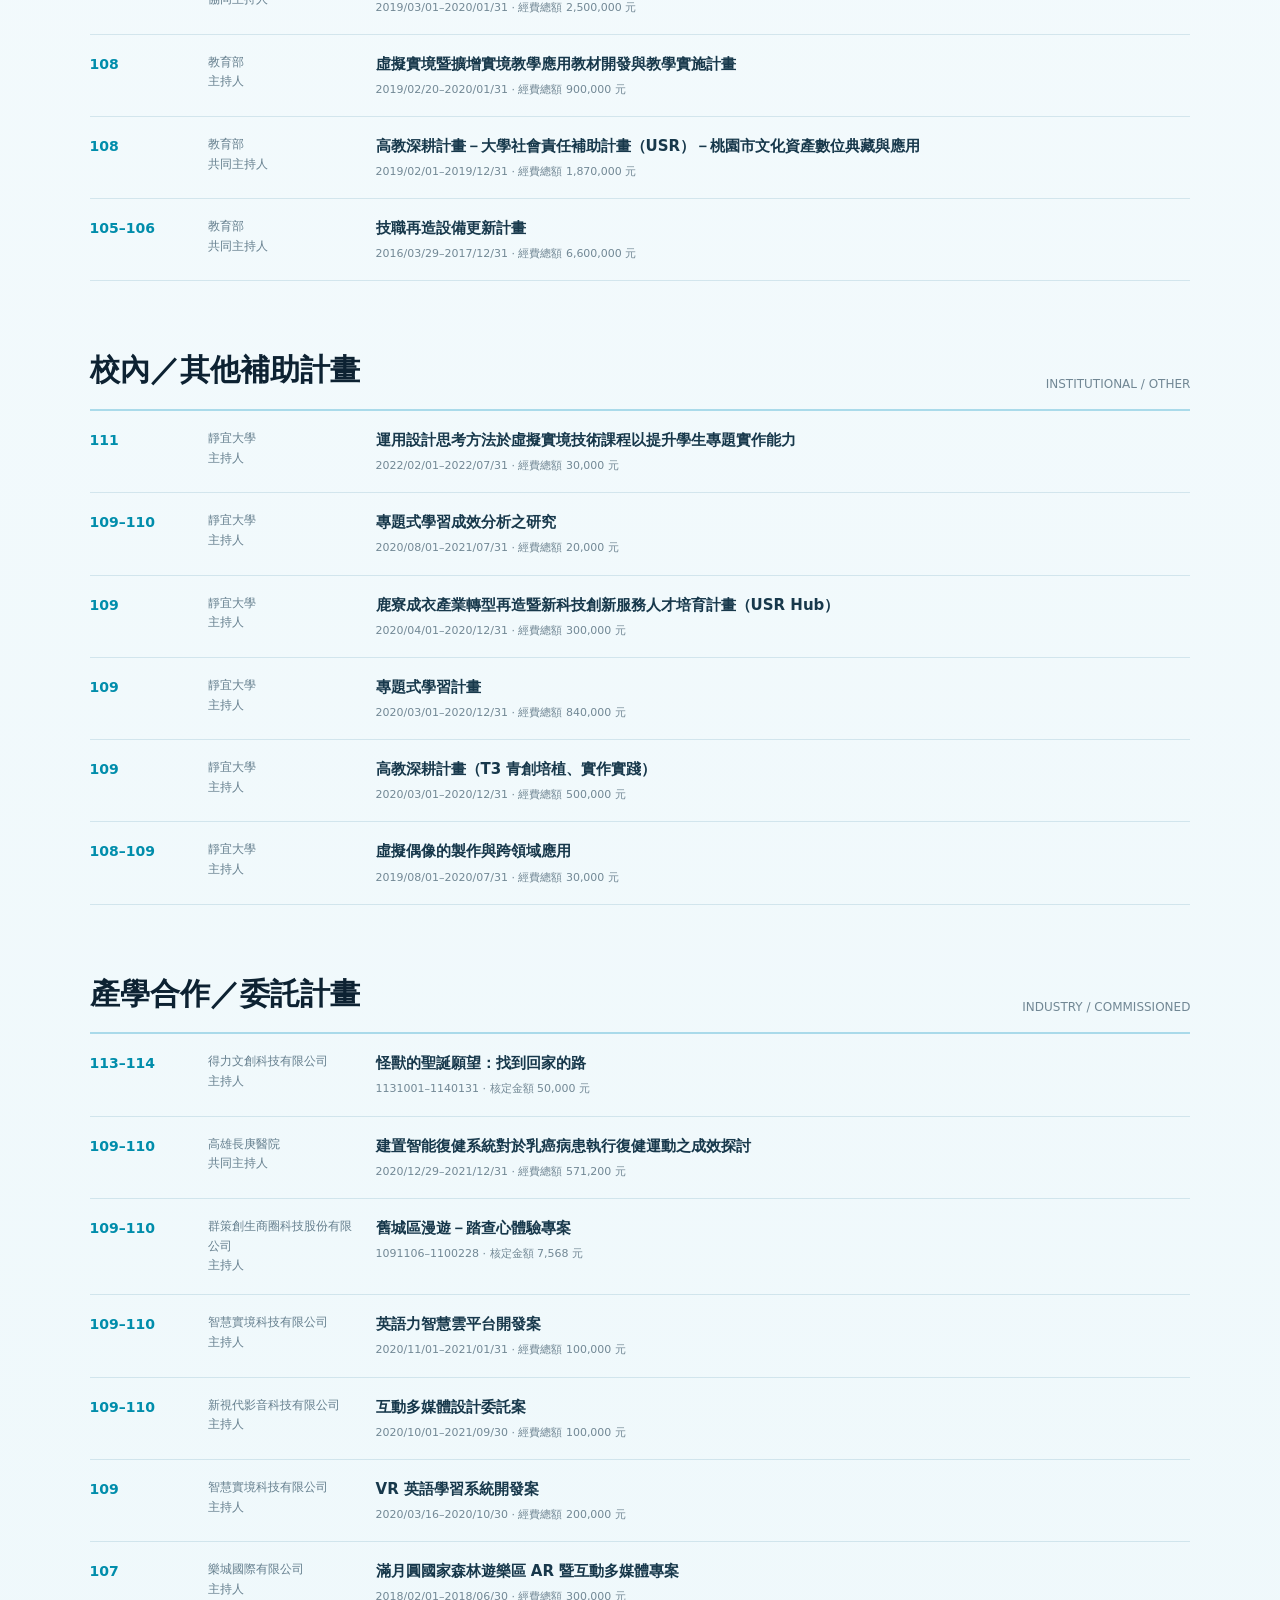
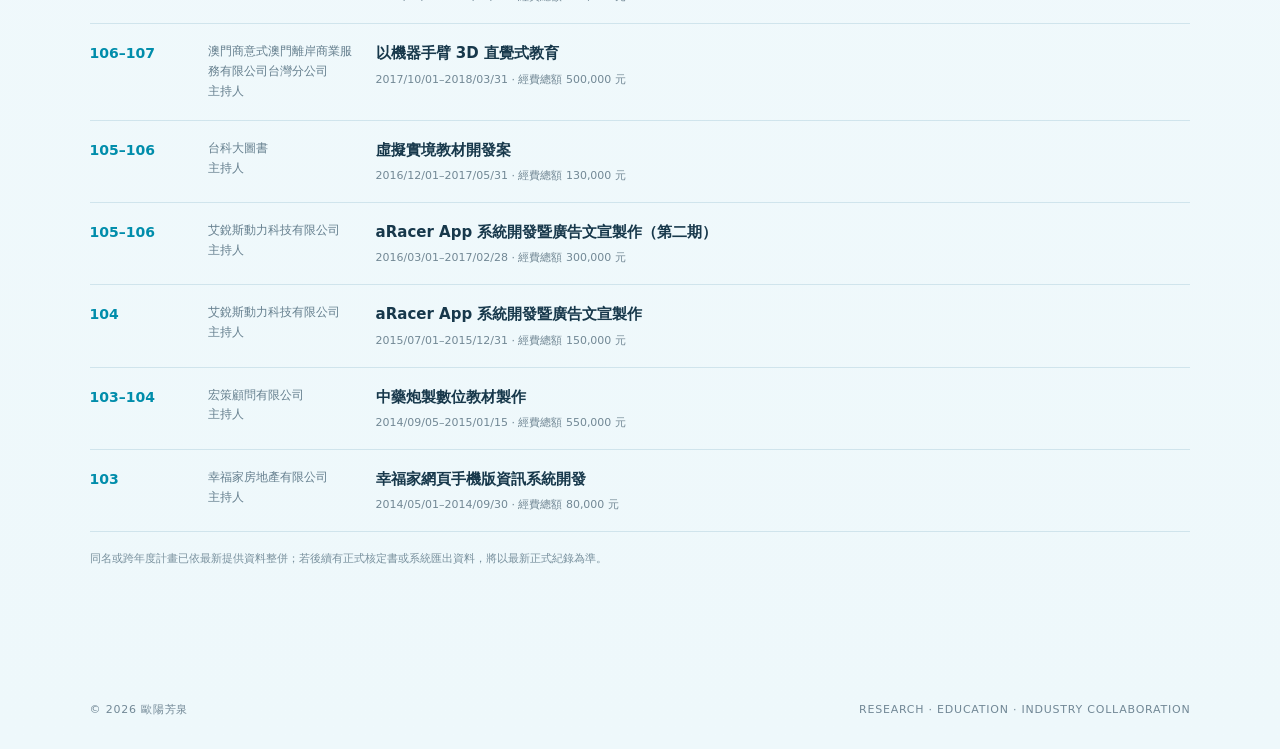
==== commit 8353daca: "content: merge and deduplicate complete project records" ====
--- a/projects.html
+++ b/projects.html
@@ -3,14 +3,14 @@
 <head>
   <meta charset="utf-8">
   <meta name="viewport" content="width=device-width, initial-scale=1">
-  <meta name="description" content="歐陽芳泉｜國科會、教育部與產學合作研究計畫">
+  <meta name="description" content="歐陽芳泉｜國科會、教育部、校內補助與產學合作研究計畫">
   <title>研究計畫｜歐陽芳泉</title>
   <link rel="stylesheet" href="styles.css">
   <link rel="stylesheet" href="styles-v2.css">
 </head>
 <body class="content-page">
   <header class="site-header">
-    <a class="brand" href="index.html"><span class="brand-dot"></span><span>歐陽芳泉 / RESEARCH SYSTEMS</span></a>
+    <a class="brand" href="index.html"><span class="brand-dot"></span><span>歐陽芳泉 / FANG-CHUAN OU YANG</span></a>
     <nav><a href="index.html">首頁</a><a href="about.html">關於我</a><a href="publications.html">著作出版</a><a href="index.html#contact">聯絡</a></nav>
   </header>
 
@@ -18,25 +18,19 @@
     <div class="page-inner">
       <span class="section-kicker">RESEARCH PROJECTS</span>
       <h1>研究計畫</h1>
-      <p>依經費來源分類，保留年度、角色、計畫名稱、執行期間與核定金額，採完整條列方式呈現。</p>
+      <p>依補助或委託機構分類，保留年度、角色、計畫名稱、執行期間與經費總額；同名計畫以最新資料整併，不重複列示。</p>
     </div>
   </section>
 
   <main class="page-main">
     <div class="page-inner">
-      <nav class="page-nav"><a href="#recent">近期計畫</a><a href="#nstc">國科會／科技部</a><a href="#moe">教育部</a><a href="#industry">產學合作</a><a href="index.html">← 回首頁</a></nav>
-
-      <section class="list-group" id="recent">
-        <div class="list-group-head"><h2>近期計畫</h2><span>RECENT</span></div>
-        <ul class="record-list">
-          <li class="record"><div class="record-year">115–116</div><div class="record-meta">教育部<br>主持人</div><div class="record-main"><strong>因材網國中視覺藝術領域計畫</strong><small>依目前提供之個人資料補列。</small></div></li>
-          <li class="record"><div class="record-year">113–116</div><div class="record-meta">教育部<br>主持人</div><div class="record-main"><strong>因材網國小視覺藝術領域計畫</strong><small>教材研發、實驗與數位學習資源建置；後續可再依正式核定名稱補齊。</small></div></li>
-        </ul>
-      </section>
+      <nav class="page-nav"><a href="#nstc">國科會／科技部</a><a href="#moe">教育部</a><a href="#other">校內／其他補助</a><a href="#industry">產學／委託</a><a href="index.html">← 回首頁</a></nav>
 
       <section class="list-group" id="nstc">
         <div class="list-group-head"><h2>國科會／科技部專題研究計畫</h2><span>NSTC / MOST</span></div>
         <ul class="record-list">
+          <li class="record"><div class="record-year">115–117</div><div class="record-meta">國科會<br>主持人</div><div class="record-main"><strong>基於 MangoBox 的跨平台程式學習系統建置與 AI 精準教學研究</strong><small>2026/08/01–2028/07/31 · 執行中 · 計畫編號 115-2410-H-141-006-MY2 · 經費總額 2,279,000 元</small></div></li>
+          <li class="record"><div class="record-year">114–115</div><div class="record-meta">國科會<br>主持人</div><div class="record-main"><strong>高低層次模組化與低封裝積木在 AI 教育機器人程式設計的應用研究</strong><small>2025/08/01–2026/07/31 · 執行中 · 計畫編號 114-2410-H-141-004- · 經費總額 986,000 元</small></div></li>
           <li class="record"><div class="record-year">112</div><div class="record-meta">國科會<br>主持人</div><div class="record-main"><strong>AI 教育機器人套件與程式設計平台之開發與推廣</strong><small>1120801–1130731 · 核定金額 620,000 元</small></div></li>
           <li class="record"><div class="record-year">110</div><div class="record-meta">國科會<br>主持人</div><div class="record-main"><strong>基於 STEAM 教育之擴增實境玩具套件開發與推廣</strong><small>1100801–1120731 · 核定金額 1,682,000 元</small></div></li>
           <li class="record"><div class="record-year">108</div><div class="record-meta">國科會<br>共同主持人</div><div class="record-main"><strong>探究學生翻轉教室學習投入與擴增實境教材應用於翻轉教室合作學習之研究</strong><small>1080801–1101031 · 核定金額 1,599,000 元</small></div></li>
@@ -57,40 +51,56 @@
       <section class="list-group" id="moe">
         <div class="list-group-head"><h2>教育部計畫</h2><span>MINISTRY OF EDUCATION</span></div>
         <ul class="record-list">
-          <li class="record"><div class="record-year">113</div><div class="record-meta">教育部<br>主持人</div><div class="record-main"><strong>113–114 年國小視覺藝術領域教學教材研發實驗計畫</strong><small>1130101–1141231 · 核定金額 9,300,000 元</small></div></li>
-          <li class="record"><div class="record-year">110</div><div class="record-meta">教育部<br>主持人</div><div class="record-main"><strong>【110 年教育部教學實踐】運用設計思考與跨域教學方法於虛擬實境技術課程以提升學生專題實作能力</strong><small>1100801–1120731 · 核定金額 180,000 元</small></div></li>
-          <li class="record"><div class="record-year">109</div><div class="record-meta">教育部<br>協同主持人</div><div class="record-main"><strong>虛擬實境教學應用教材開發與教學實施計畫－探索力學能守恆的奧秘</strong><small>1100316–1110315 · 核定金額 833,334 元</small></div></li>
-          <li class="record"><div class="record-year">109</div><div class="record-meta">教育部<br>協同主持人</div><div class="record-main"><strong>智慧創新跨域人才培育聯盟計畫－加值創作分項</strong><small>1100201–1110131 · 核定金額 562,500 元</small></div></li>
-          <li class="record"><div class="record-year">109</div><div class="record-meta">教育部<br>協同主持人</div><div class="record-main"><strong>智慧創新跨域人才培育聯盟計畫－A1 創客微學程、行雲微學程、極客微學程</strong><small>1100201–1110131 · 核定金額 1,750,000 元</small></div></li>
-          <li class="record"><div class="record-year">109</div><div class="record-meta">教育部<br>主持人</div><div class="record-main"><strong>109 年度大專校院創新創業教育計畫</strong><small>1090801–1100731 · 核定金額 2,000,000 元</small></div></li>
-          <li class="record"><div class="record-year">108</div><div class="record-meta">教育部<br>協同主持人</div><div class="record-main"><strong>109 年虛擬實境教學應用教材開發與教學實施計畫</strong><small>1090702–1100701 · 核定金額 1,000,000 元</small></div></li>
-          <li class="record"><div class="record-year">108</div><div class="record-meta">教育部<br>共同主持人</div><div class="record-main"><strong>109 年數位學伴計畫</strong><small>1090101–1091231 · 核定金額 2,411,000 元</small></div></li>
-          <li class="record"><div class="record-year">108</div><div class="record-meta">教育部<br>協同主持人</div><div class="record-main"><strong>109 年度教育部智慧創新跨領域人才培育聯盟計畫 B 類計畫：加值創作分項</strong><small>1090201–1100131 · 核定金額 450,000 元</small></div></li>
-          <li class="record"><div class="record-year">107</div><div class="record-meta">教育部<br>協同主持人</div><div class="record-main"><strong>108 年度「智慧創新跨域人才培育聯盟計畫」</strong><small>1080301–1090131 · 核定金額 2,500,000 元</small></div></li>
-          <li class="record"><div class="record-year">107</div><div class="record-meta">教育部<br>主持人</div><div class="record-main"><strong>虛擬實境暨擴增實境教學應用教材開發與教學實施計畫</strong><small>1080220–1090131 · 核定金額 900,000 元</small></div></li>
-          <li class="record"><div class="record-year">107</div><div class="record-meta">教育部<br>共同主持人</div><div class="record-main"><strong>高教深耕計畫－大學社會責任補助計畫（USR）－桃園市文化資產數位典藏與應用</strong><small>1080201–1081231 · 核定金額 1,870,000 元</small></div></li>
-          <li class="record"><div class="record-year">104</div><div class="record-meta">教育部<br>協同主持人</div><div class="record-main"><strong>技職再造設備更新計畫</strong><small>1050329–1061231 · 核定金額 6,600,000 元</small></div></li>
+          <li class="record"><div class="record-year">115–116</div><div class="record-meta">教育部<br>主持人</div><div class="record-main"><strong>115–116 年國中視覺藝術適性教學教材研發實驗計畫</strong><small>2026/01/01–2027/12/31 · 執行中 · 經費總額 10,000,000 元</small></div></li>
+          <li class="record"><div class="record-year">113–116</div><div class="record-meta">教育部<br>主持人</div><div class="record-main"><strong>113–116 年因材網國小視覺藝術適性教學教材研發實驗計畫</strong><small>2024/01/01–2027/12/31 · 執行中 · 經費總額 24,000,000 元</small></div></li>
+          <li class="record"><div class="record-year">114–115</div><div class="record-meta">教育部教學實踐研究計畫<br>主持人</div><div class="record-main"><strong>圖像化與生成式 AI 工具在基礎程式設計教學的應用研究</strong><small>2025/08/01–2026/07/31 · 執行中 · 經費總額 350,000 元</small></div></li>
+          <li class="record"><div class="record-year">113</div><div class="record-meta">教育部<br>協同主持人</div><div class="record-main"><strong>大手攜小手平鎮、龍潭區運算思維與科技應用培力</strong><small>2024/01/01–2024/12/31 · 經費總額 500,000 元</small></div></li>
+          <li class="record"><div class="record-year">113</div><div class="record-meta">教育部<br>協同主持人</div><div class="record-main"><strong>虛擬實境教學應用教材開發與教學實施計畫</strong><small>2024/01/01–2024/12/31 · 經費總額 1,508,889 元</small></div></li>
+          <li class="record"><div class="record-year">110</div><div class="record-meta">教育部<br>主持人</div><div class="record-main"><strong>【110 年教育部教學實踐】運用設計思考與跨域教學方法於虛擬實境技術課程以提升學生專題實作能力</strong><small>2021/08/01–2022/07/31 · 經費總額 180,000 元</small></div></li>
+          <li class="record"><div class="record-year">110</div><div class="record-meta">教育部<br>共同主持人</div><div class="record-main"><strong>110 年虛擬實境教學應用教材開發與教學實施計畫－探索力學能守恆的奧秘</strong><small>2021/03/16–2022/03/15 · 經費總額 833,334 元</small></div></li>
+          <li class="record"><div class="record-year">110</div><div class="record-meta">教育部<br>共同主持人</div><div class="record-main"><strong>智慧創新跨域人才培育聯盟計畫－加值創作分項</strong><small>2021/02/01–2022/01/31 · 經費總額 562,500 元</small></div></li>
+          <li class="record"><div class="record-year">110</div><div class="record-meta">教育部<br>共同主持人</div><div class="record-main"><strong>智慧創新跨域人才培育聯盟計畫－A1 創客微學程、行雲微學程、極客微學程</strong><small>2021/02/01–2022/01/31 · 經費總額 1,750,000 元</small></div></li>
+          <li class="record"><div class="record-year">109</div><div class="record-meta">教育部<br>主持人</div><div class="record-main"><strong>創新創業教育計畫</strong><small>2020/08/01–2021/07/31 · 經費總額 2,000,000 元</small></div></li>
+          <li class="record"><div class="record-year">109</div><div class="record-meta">教育部<br>共同主持人</div><div class="record-main"><strong>109 年虛擬實境教學應用教材開發與教學實施計畫</strong><small>2020/07/02–2021/07/01 · 經費總額 1,000,000 元</small></div></li>
+          <li class="record"><div class="record-year">109</div><div class="record-meta">教育部<br>共同主持人</div><div class="record-main"><strong>109 年數位學伴計畫</strong><small>2020/01/01–2020/12/31 · 經費總額 2,411,000 元</small></div></li>
+          <li class="record"><div class="record-year">109</div><div class="record-meta">教育部<br>協同主持人</div><div class="record-main"><strong>109 年度教育部智慧創新跨領域人才培育聯盟計畫 B 類計畫：加值創作分項</strong><small>2020/02/01–2021/01/31 · 經費總額 450,000 元</small></div></li>
+          <li class="record"><div class="record-year">108</div><div class="record-meta">教育部<br>協同主持人</div><div class="record-main"><strong>智慧創新跨域人才培育聯盟計畫（A 類）</strong><small>2019/03/01–2020/01/31 · 經費總額 2,500,000 元</small></div></li>
+          <li class="record"><div class="record-year">108</div><div class="record-meta">教育部<br>主持人</div><div class="record-main"><strong>虛擬實境暨擴增實境教學應用教材開發與教學實施計畫</strong><small>2019/02/20–2020/01/31 · 經費總額 900,000 元</small></div></li>
+          <li class="record"><div class="record-year">108</div><div class="record-meta">教育部<br>共同主持人</div><div class="record-main"><strong>高教深耕計畫－大學社會責任補助計畫（USR）－桃園市文化資產數位典藏與應用</strong><small>2019/02/01–2019/12/31 · 經費總額 1,870,000 元</small></div></li>
+          <li class="record"><div class="record-year">105–106</div><div class="record-meta">教育部<br>共同主持人</div><div class="record-main"><strong>技職再造設備更新計畫</strong><small>2016/03/29–2017/12/31 · 經費總額 6,600,000 元</small></div></li>
+        </ul>
+      </section>
+
+      <section class="list-group" id="other">
+        <div class="list-group-head"><h2>校內／其他補助計畫</h2><span>INSTITUTIONAL / OTHER</span></div>
+        <ul class="record-list">
+          <li class="record"><div class="record-year">111</div><div class="record-meta">靜宜大學<br>主持人</div><div class="record-main"><strong>運用設計思考方法於虛擬實境技術課程以提升學生專題實作能力</strong><small>2022/02/01–2022/07/31 · 經費總額 30,000 元</small></div></li>
+          <li class="record"><div class="record-year">109–110</div><div class="record-meta">靜宜大學<br>主持人</div><div class="record-main"><strong>專題式學習成效分析之研究</strong><small>2020/08/01–2021/07/31 · 經費總額 20,000 元</small></div></li>
+          <li class="record"><div class="record-year">109</div><div class="record-meta">靜宜大學<br>主持人</div><div class="record-main"><strong>鹿寮成衣產業轉型再造暨新科技創新服務人才培育計畫（USR Hub）</strong><small>2020/04/01–2020/12/31 · 經費總額 300,000 元</small></div></li>
+          <li class="record"><div class="record-year">109</div><div class="record-meta">靜宜大學<br>主持人</div><div class="record-main"><strong>專題式學習計畫</strong><small>2020/03/01–2020/12/31 · 經費總額 840,000 元</small></div></li>
+          <li class="record"><div class="record-year">109</div><div class="record-meta">靜宜大學<br>主持人</div><div class="record-main"><strong>高教深耕計畫（T3 青創培植、實作實踐）</strong><small>2020/03/01–2020/12/31 · 經費總額 500,000 元</small></div></li>
+          <li class="record"><div class="record-year">108–109</div><div class="record-meta">靜宜大學<br>主持人</div><div class="record-main"><strong>虛擬偶像的製作與跨領域應用</strong><small>2019/08/01–2020/07/31 · 經費總額 30,000 元</small></div></li>
         </ul>
       </section>
 
       <section class="list-group" id="industry">
-        <div class="list-group-head"><h2>產學合作計畫</h2><span>INDUSTRY COLLABORATION</span></div>
+        <div class="list-group-head"><h2>產學合作／委託計畫</h2><span>INDUSTRY / COMMISSIONED</span></div>
         <ul class="record-list">
-          <li class="record"><div class="record-year">113</div><div class="record-meta">得力文創科技有限公司<br>主持人</div><div class="record-main"><strong>怪獸的聖誕願望：找到回家的路</strong><small>1131001–1140131 · 核定金額 50,000 元</small></div></li>
-          <li class="record"><div class="record-year">109</div><div class="record-meta">高雄長庚醫院<br>共同主持人</div><div class="record-main"><strong>建置智能復健系統對於乳癌病患執行復健運動之成效探討</strong><small>1091229–1101231 · 核定金額 571,200 元</small></div></li>
-          <li class="record"><div class="record-year">109</div><div class="record-meta">群策創生商圈科技股份有限公司<br>主持人</div><div class="record-main"><strong>舊城區漫遊－踏查心體驗專案</strong><small>1091106–1100228 · 核定金額 7,568 元</small></div></li>
-          <li class="record"><div class="record-year">109</div><div class="record-meta">智慧實境科技有限公司<br>主持人</div><div class="record-main"><strong>英語力智慧雲平台開發案</strong><small>1091101–1100131 · 核定金額 100,000 元</small></div></li>
-          <li class="record"><div class="record-year">109</div><div class="record-meta">新視代影音科技有限公司<br>主持人</div><div class="record-main"><strong>互動多媒體設計委託案</strong><small>1091001–1100930 · 核定金額 50,000 元</small></div></li>
-          <li class="record"><div class="record-year">108</div><div class="record-meta">智慧實境科技有限公司<br>主持人</div><div class="record-main"><strong>VR 英語學習系統開發案</strong><small>1090316–1091030 · 核定金額 200,000 元</small></div></li>
-          <li class="record"><div class="record-year">106</div><div class="record-meta">樂城國際有限公司<br>主持人</div><div class="record-main"><strong>滿月圓國家森林遊樂區 AR 暨互動多媒體專案</strong><small>1070201–1070630 · 核定金額 300,000 元</small></div></li>
-          <li class="record"><div class="record-year">106</div><div class="record-meta">澳門商意式澳門離岸商業服務有限公司台灣分公司<br>主持人</div><div class="record-main"><strong>以機器手臂 3D（AR）直覺式教育</strong><small>1061001–1070331 · 核定金額 500,000 元</small></div></li>
-          <li class="record"><div class="record-year">105</div><div class="record-meta">台科大圖書<br>主持人</div><div class="record-main"><strong>虛擬實境教材開發案</strong><small>1051201–1060531 · 核定金額 130,000 元</small></div></li>
-          <li class="record"><div class="record-year">104</div><div class="record-meta">艾銳斯動力科技有限公司<br>主持人</div><div class="record-main"><strong>aRacer App 系統開發暨廣告文宣製作（第二期）</strong><small>1050301–1050228 · 核定金額 300,000 元</small></div></li>
-          <li class="record"><div class="record-year">103</div><div class="record-meta">艾銳斯動力科技有限公司<br>主持人</div><div class="record-main"><strong>aRacer App 系統開發暨廣告文宣製作</strong><small>1040701–1041231 · 核定金額 150,000 元</small></div></li>
-          <li class="record"><div class="record-year">103</div><div class="record-meta">宏策顧問有限公司<br>主持人</div><div class="record-main"><strong>中藥炮製數位教材製作</strong><small>1030905–1030115 · 核定金額 550,000 元</small></div></li>
-          <li class="record"><div class="record-year">102</div><div class="record-meta">幸福家房地產有限公司<br>主持人</div><div class="record-main"><strong>幸福家網頁手機版資訊系統開發</strong><small>1030501–1030930 · 核定金額 80,000 元</small></div></li>
+          <li class="record"><div class="record-year">113–114</div><div class="record-meta">得力文創科技有限公司<br>主持人</div><div class="record-main"><strong>怪獸的聖誕願望：找到回家的路</strong><small>1131001–1140131 · 核定金額 50,000 元</small></div></li>
+          <li class="record"><div class="record-year">109–110</div><div class="record-meta">高雄長庚醫院<br>共同主持人</div><div class="record-main"><strong>建置智能復健系統對於乳癌病患執行復健運動之成效探討</strong><small>2020/12/29–2021/12/31 · 經費總額 571,200 元</small></div></li>
+          <li class="record"><div class="record-year">109–110</div><div class="record-meta">群策創生商圈科技股份有限公司<br>主持人</div><div class="record-main"><strong>舊城區漫遊－踏查心體驗專案</strong><small>1091106–1100228 · 核定金額 7,568 元</small></div></li>
+          <li class="record"><div class="record-year">109–110</div><div class="record-meta">智慧實境科技有限公司<br>主持人</div><div class="record-main"><strong>英語力智慧雲平台開發案</strong><small>2020/11/01–2021/01/31 · 經費總額 100,000 元</small></div></li>
+          <li class="record"><div class="record-year">109–110</div><div class="record-meta">新視代影音科技有限公司<br>主持人</div><div class="record-main"><strong>互動多媒體設計委託案</strong><small>2020/10/01–2021/09/30 · 經費總額 100,000 元</small></div></li>
+          <li class="record"><div class="record-year">109</div><div class="record-meta">智慧實境科技有限公司<br>主持人</div><div class="record-main"><strong>VR 英語學習系統開發案</strong><small>2020/03/16–2020/10/30 · 經費總額 200,000 元</small></div></li>
+          <li class="record"><div class="record-year">107</div><div class="record-meta">樂城國際有限公司<br>主持人</div><div class="record-main"><strong>滿月圓國家森林遊樂區 AR 暨互動多媒體專案</strong><small>2018/02/01–2018/06/30 · 經費總額 300,000 元</small></div></li>
+          <li class="record"><div class="record-year">106–107</div><div class="record-meta">澳門商意式澳門離岸商業服務有限公司台灣分公司<br>主持人</div><div class="record-main"><strong>以機器手臂 3D 直覺式教育</strong><small>2017/10/01–2018/03/31 · 經費總額 500,000 元</small></div></li>
+          <li class="record"><div class="record-year">105–106</div><div class="record-meta">台科大圖書<br>主持人</div><div class="record-main"><strong>虛擬實境教材開發案</strong><small>2016/12/01–2017/05/31 · 經費總額 130,000 元</small></div></li>
+          <li class="record"><div class="record-year">105–106</div><div class="record-meta">艾銳斯動力科技有限公司<br>主持人</div><div class="record-main"><strong>aRacer App 系統開發暨廣告文宣製作（第二期）</strong><small>2016/03/01–2017/02/28 · 經費總額 300,000 元</small></div></li>
+          <li class="record"><div class="record-year">104</div><div class="record-meta">艾銳斯動力科技有限公司<br>主持人</div><div class="record-main"><strong>aRacer App 系統開發暨廣告文宣製作</strong><small>2015/07/01–2015/12/31 · 經費總額 150,000 元</small></div></li>
+          <li class="record"><div class="record-year">103–104</div><div class="record-meta">宏策顧問有限公司<br>主持人</div><div class="record-main"><strong>中藥炮製數位教材製作</strong><small>2014/09/05–2015/01/15 · 經費總額 550,000 元</small></div></li>
+          <li class="record"><div class="record-year">103</div><div class="record-meta">幸福家房地產有限公司<br>主持人</div><div class="record-main"><strong>幸福家網頁手機版資訊系統開發</strong><small>2014/05/01–2014/09/30 · 經費總額 80,000 元</small></div></li>
         </ul>
-        <p class="note-line">歷年正式計畫名稱、角色、期間與金額主要依 2026/08/09 著作目錄整理；近期計畫可再依最新核定文件持續更新。</p>
+        <p class="note-line">同名或跨年度計畫已依最新提供資料整併；若後續有正式核定書或系統匯出資料，將以最新正式紀錄為準。</p>
       </section>
     </div>
   </main>
--- a/styles-v2.css
+++ b/styles-v2.css
@@ -1,5 +1,9 @@
 /* ===== v2.0 multi-page / list-first layout ===== */
 :root{--v2max:1120px}
+
+/* Shared bilingual personal brand */
+.site-header .brand > span:last-child{font-size:0}
+.site-header .brand > span:last-child::after{content:"歐陽芳泉 / FANG-CHUAN OU YANG";font-size:13px;font-weight:800;letter-spacing:.05em}
 
 /* Homepage: convert content cards to editorial rows */
 .section{padding-top:72px;padding-bottom:72px}
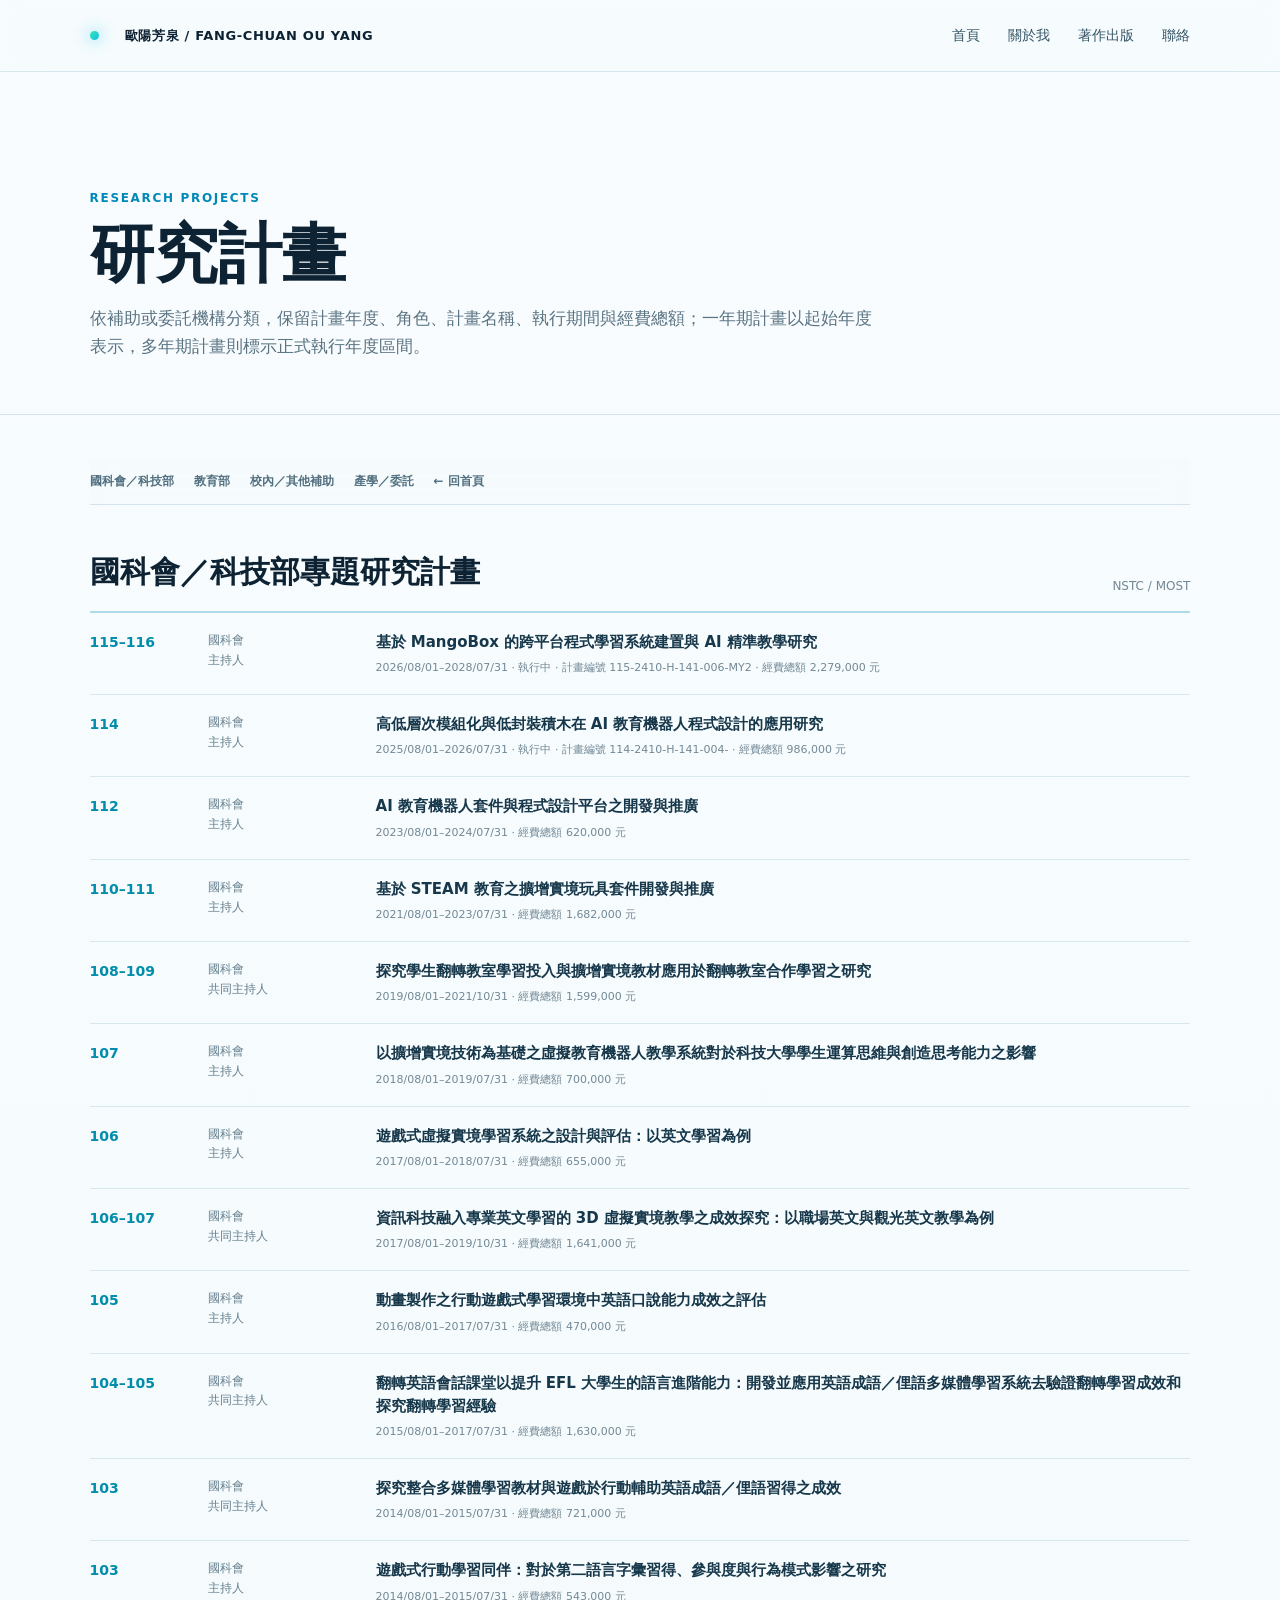
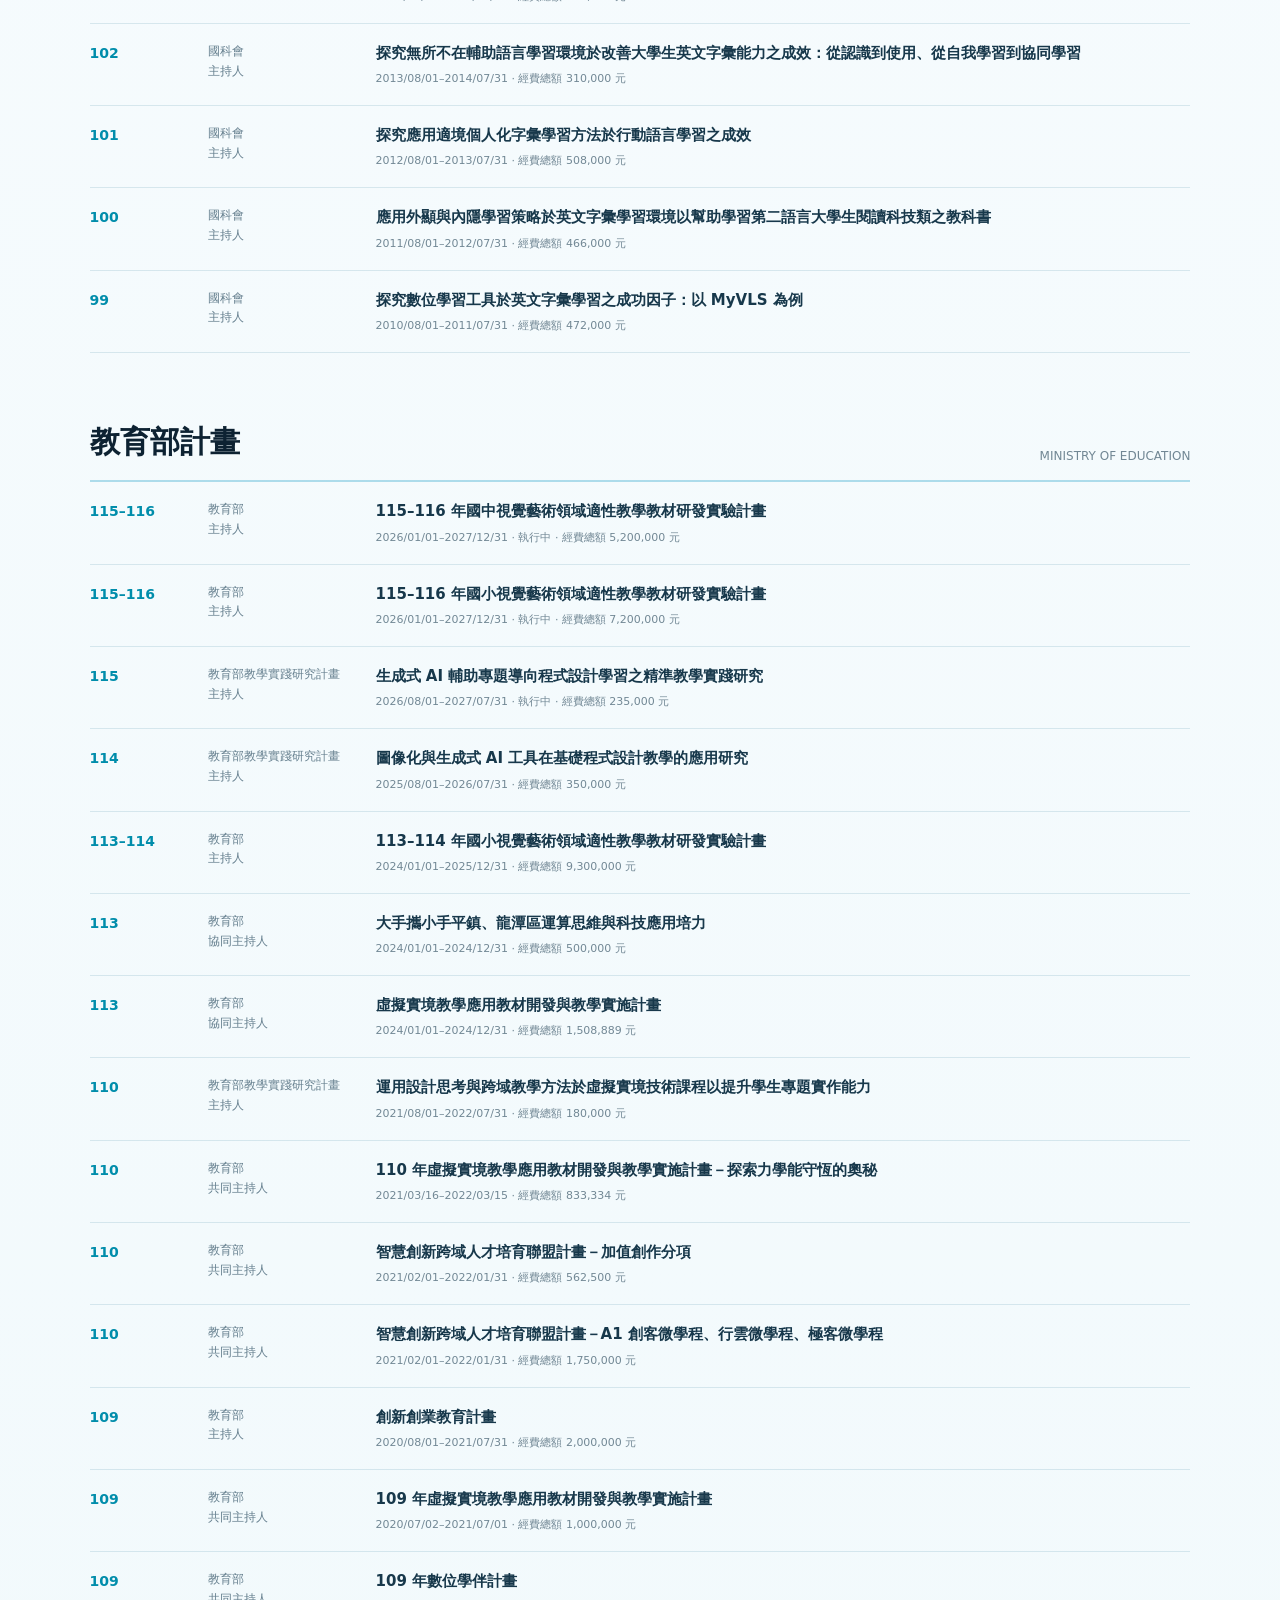
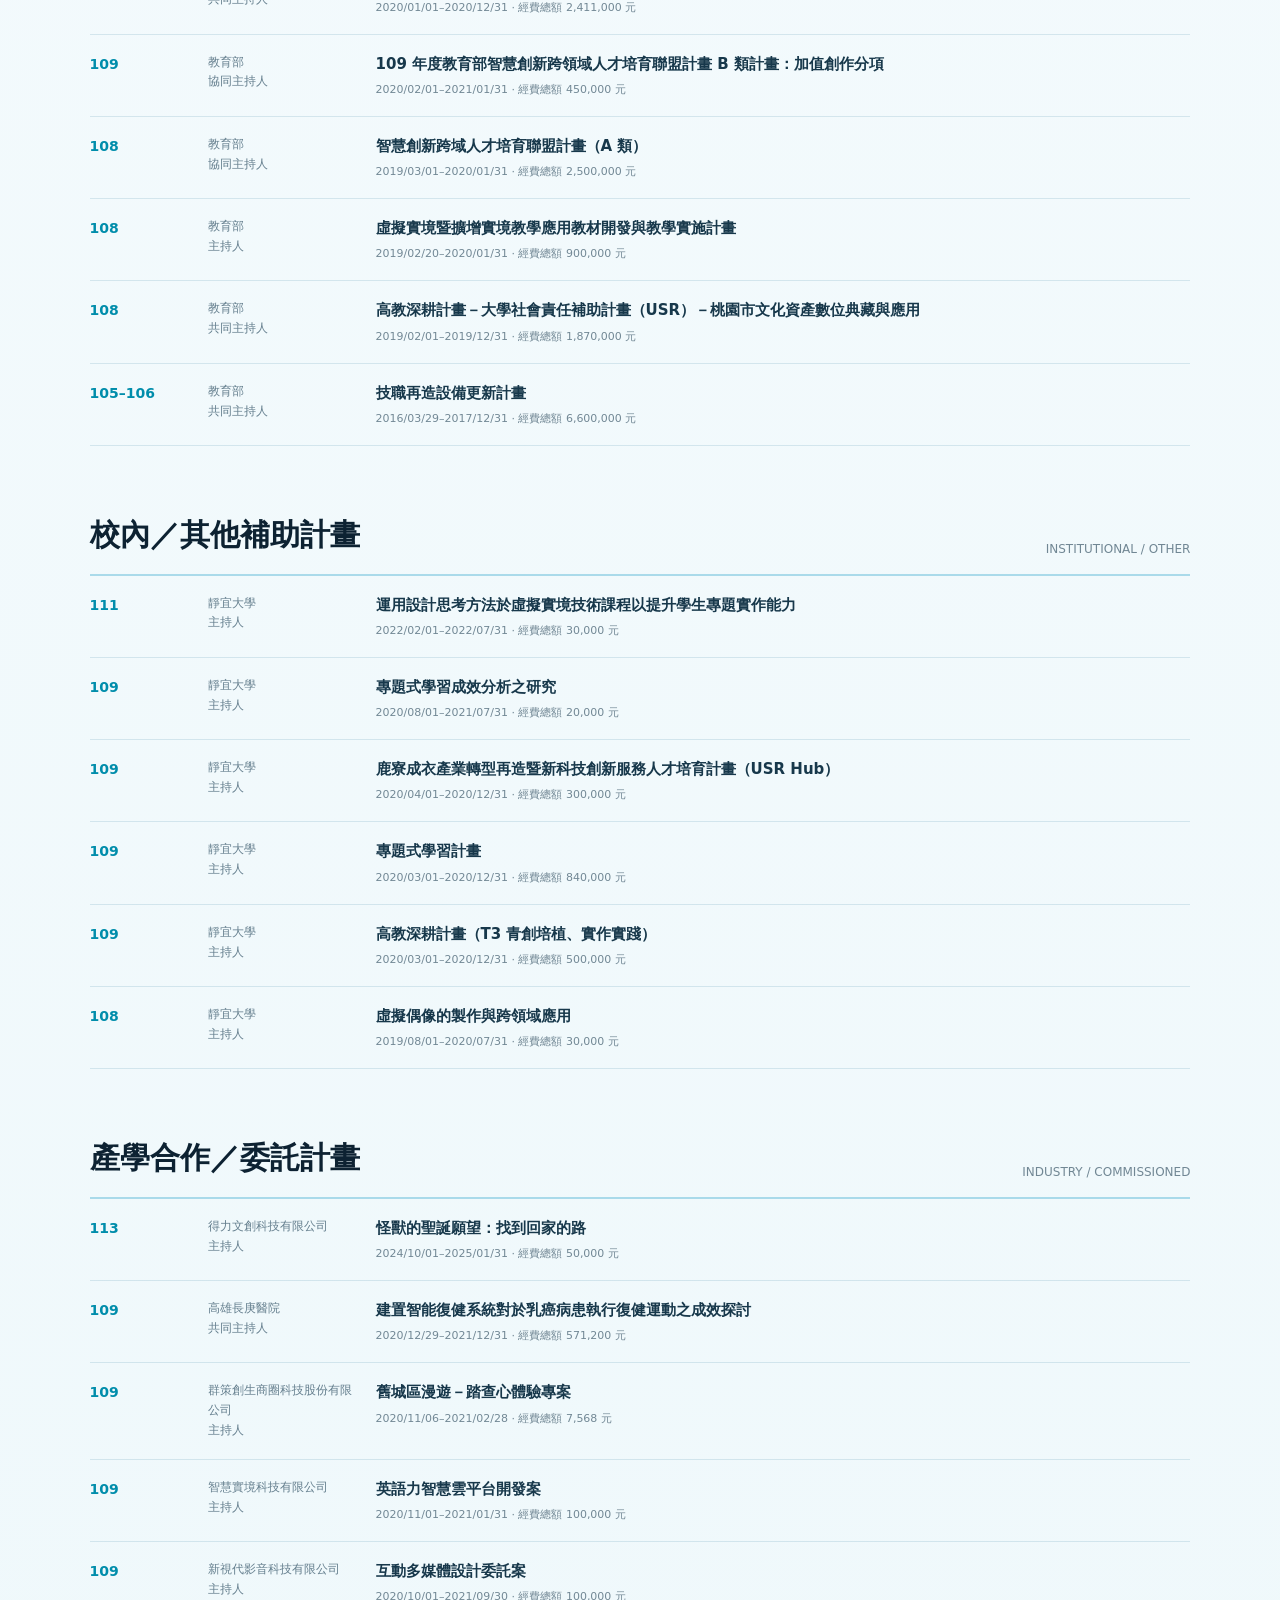
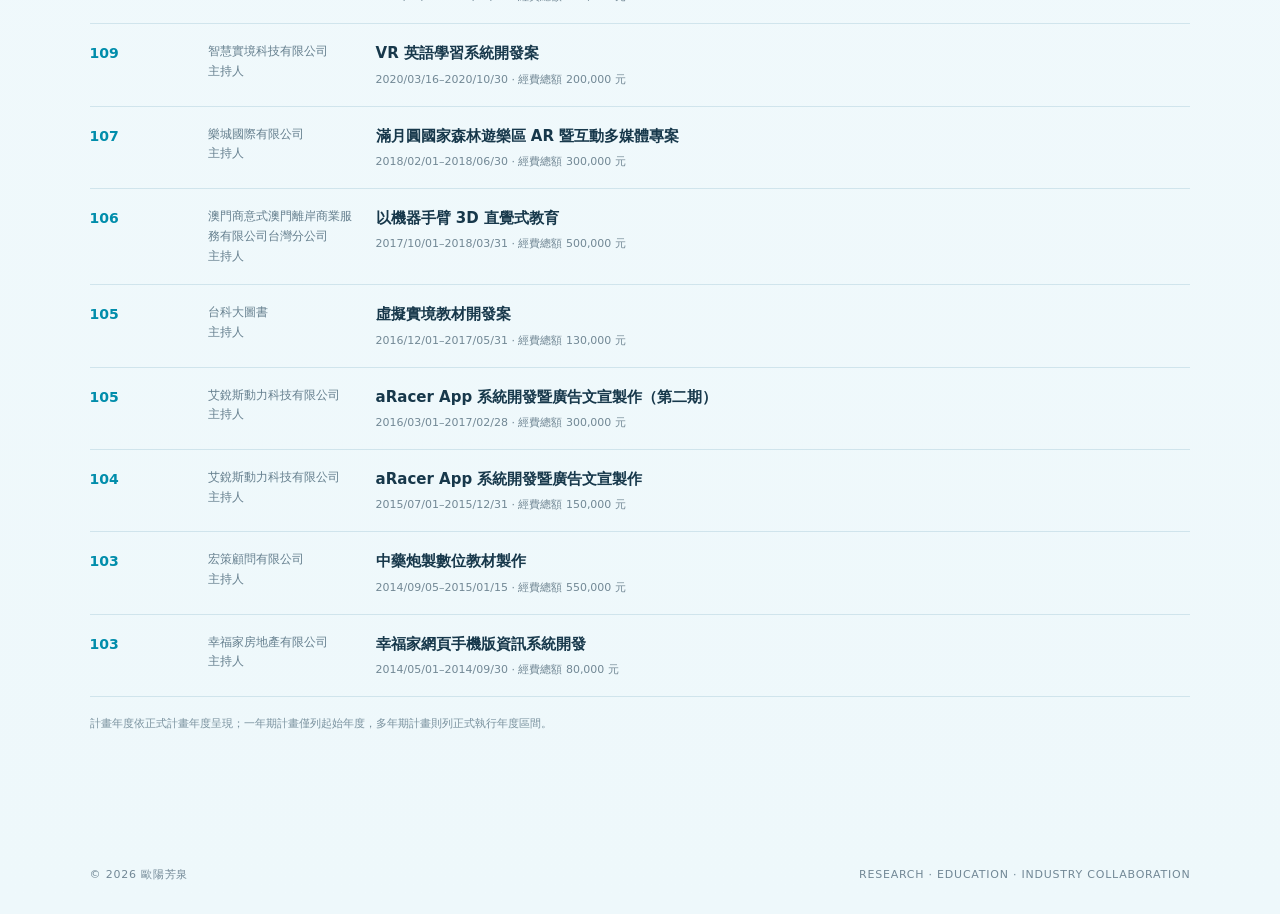
==== commit 8a4755ce: "content: finalize project years and recent grants" ====
--- a/projects.html
+++ b/projects.html
@@ -18,7 +18,7 @@
     <div class="page-inner">
       <span class="section-kicker">RESEARCH PROJECTS</span>
       <h1>研究計畫</h1>
-      <p>依補助或委託機構分類，保留年度、角色、計畫名稱、執行期間與經費總額；同名計畫以最新資料整併，不重複列示。</p>
+      <p>依補助或委託機構分類，保留計畫年度、角色、計畫名稱、執行期間與經費總額；一年期計畫以起始年度表示，多年期計畫則標示正式執行年度區間。</p>
     </div>
   </section>
 
@@ -29,34 +29,36 @@
       <section class="list-group" id="nstc">
         <div class="list-group-head"><h2>國科會／科技部專題研究計畫</h2><span>NSTC / MOST</span></div>
         <ul class="record-list">
-          <li class="record"><div class="record-year">115–117</div><div class="record-meta">國科會<br>主持人</div><div class="record-main"><strong>基於 MangoBox 的跨平台程式學習系統建置與 AI 精準教學研究</strong><small>2026/08/01–2028/07/31 · 執行中 · 計畫編號 115-2410-H-141-006-MY2 · 經費總額 2,279,000 元</small></div></li>
-          <li class="record"><div class="record-year">114–115</div><div class="record-meta">國科會<br>主持人</div><div class="record-main"><strong>高低層次模組化與低封裝積木在 AI 教育機器人程式設計的應用研究</strong><small>2025/08/01–2026/07/31 · 執行中 · 計畫編號 114-2410-H-141-004- · 經費總額 986,000 元</small></div></li>
-          <li class="record"><div class="record-year">112</div><div class="record-meta">國科會<br>主持人</div><div class="record-main"><strong>AI 教育機器人套件與程式設計平台之開發與推廣</strong><small>1120801–1130731 · 核定金額 620,000 元</small></div></li>
-          <li class="record"><div class="record-year">110</div><div class="record-meta">國科會<br>主持人</div><div class="record-main"><strong>基於 STEAM 教育之擴增實境玩具套件開發與推廣</strong><small>1100801–1120731 · 核定金額 1,682,000 元</small></div></li>
-          <li class="record"><div class="record-year">108</div><div class="record-meta">國科會<br>共同主持人</div><div class="record-main"><strong>探究學生翻轉教室學習投入與擴增實境教材應用於翻轉教室合作學習之研究</strong><small>1080801–1101031 · 核定金額 1,599,000 元</small></div></li>
-          <li class="record"><div class="record-year">107</div><div class="record-meta">國科會<br>主持人</div><div class="record-main"><strong>以擴增實境技術為基礎之虛擬教育機器人教學系統對於科技大學學生運算思維與創造思考能力之影響</strong><small>1070801–1080731 · 核定金額 700,000 元</small></div></li>
-          <li class="record"><div class="record-year">106</div><div class="record-meta">國科會<br>主持人</div><div class="record-main"><strong>遊戲式虛擬實境學習系統之設計與評估：以英文學習為例</strong><small>1060801–1070731 · 核定金額 655,000 元</small></div></li>
-          <li class="record"><div class="record-year">106</div><div class="record-meta">國科會<br>共同主持人</div><div class="record-main"><strong>資訊科技融入專業英文學習的 3D 虛擬實境教學之成效探究：以職場英文與觀光英文教學為例</strong><small>1060801–1081031 · 核定金額 1,641,000 元</small></div></li>
-          <li class="record"><div class="record-year">105</div><div class="record-meta">國科會<br>主持人</div><div class="record-main"><strong>動畫製作之行動遊戲式學習環境中英語口說能力成效之評估</strong><small>1050801–1060731 · 核定金額 470,000 元</small></div></li>
-          <li class="record"><div class="record-year">104</div><div class="record-meta">國科會<br>共同主持人</div><div class="record-main"><strong>翻轉英語會話課堂以提升 EFL 大學生的語言進階能力：開發並應用英語成語／俚語多媒體學習系統去驗證翻轉學習成效和探究翻轉學習經驗</strong><small>1040801–1060731 · 核定金額 1,630,000 元</small></div></li>
-          <li class="record"><div class="record-year">103</div><div class="record-meta">國科會<br>共同主持人</div><div class="record-main"><strong>探究整合多媒體學習教材與遊戲於行動輔助英語成語／俚語習得之成效</strong><small>1030801–1040731 · 核定金額 721,000 元</small></div></li>
-          <li class="record"><div class="record-year">103</div><div class="record-meta">國科會<br>主持人</div><div class="record-main"><strong>遊戲式行動學習同伴：對於第二語言字彙習得、參與度與行為模式影響之研究</strong><small>1030801–1040731 · 核定金額 543,000 元</small></div></li>
-          <li class="record"><div class="record-year">102</div><div class="record-meta">國科會<br>主持人</div><div class="record-main"><strong>探究無所不在輔助語言學習環境於改善大學生英文字彙能力之成效：從認識到使用、從自我學習到協同學習</strong><small>1020801–1030731 · 核定金額 310,000 元</small></div></li>
-          <li class="record"><div class="record-year">101</div><div class="record-meta">國科會<br>主持人</div><div class="record-main"><strong>探究應用適境個人化字彙學習方法於行動語言學習之成效</strong><small>1010801–1020731 · 核定金額 508,000 元</small></div></li>
-          <li class="record"><div class="record-year">100</div><div class="record-meta">國科會<br>主持人</div><div class="record-main"><strong>應用外顯與內隱學習策略於英文字彙學習環境以幫助學習第二語言大學生閱讀科技類之教科書</strong><small>1000801–1010731 · 核定金額 466,000 元</small></div></li>
-          <li class="record"><div class="record-year">99</div><div class="record-meta">國科會<br>主持人</div><div class="record-main"><strong>探究數位學習工具於英文字彙學習之成功因子：以 MyVLS 為例</strong><small>990801–1000731 · 核定金額 472,000 元</small></div></li>
+          <li class="record"><div class="record-year">115–116</div><div class="record-meta">國科會<br>主持人</div><div class="record-main"><strong>基於 MangoBox 的跨平台程式學習系統建置與 AI 精準教學研究</strong><small>2026/08/01–2028/07/31 · 執行中 · 計畫編號 115-2410-H-141-006-MY2 · 經費總額 2,279,000 元</small></div></li>
+          <li class="record"><div class="record-year">114</div><div class="record-meta">國科會<br>主持人</div><div class="record-main"><strong>高低層次模組化與低封裝積木在 AI 教育機器人程式設計的應用研究</strong><small>2025/08/01–2026/07/31 · 執行中 · 計畫編號 114-2410-H-141-004- · 經費總額 986,000 元</small></div></li>
+          <li class="record"><div class="record-year">112</div><div class="record-meta">國科會<br>主持人</div><div class="record-main"><strong>AI 教育機器人套件與程式設計平台之開發與推廣</strong><small>2023/08/01–2024/07/31 · 經費總額 620,000 元</small></div></li>
+          <li class="record"><div class="record-year">110–111</div><div class="record-meta">國科會<br>主持人</div><div class="record-main"><strong>基於 STEAM 教育之擴增實境玩具套件開發與推廣</strong><small>2021/08/01–2023/07/31 · 經費總額 1,682,000 元</small></div></li>
+          <li class="record"><div class="record-year">108–109</div><div class="record-meta">國科會<br>共同主持人</div><div class="record-main"><strong>探究學生翻轉教室學習投入與擴增實境教材應用於翻轉教室合作學習之研究</strong><small>2019/08/01–2021/10/31 · 經費總額 1,599,000 元</small></div></li>
+          <li class="record"><div class="record-year">107</div><div class="record-meta">國科會<br>主持人</div><div class="record-main"><strong>以擴增實境技術為基礎之虛擬教育機器人教學系統對於科技大學學生運算思維與創造思考能力之影響</strong><small>2018/08/01–2019/07/31 · 經費總額 700,000 元</small></div></li>
+          <li class="record"><div class="record-year">106</div><div class="record-meta">國科會<br>主持人</div><div class="record-main"><strong>遊戲式虛擬實境學習系統之設計與評估：以英文學習為例</strong><small>2017/08/01–2018/07/31 · 經費總額 655,000 元</small></div></li>
+          <li class="record"><div class="record-year">106–107</div><div class="record-meta">國科會<br>共同主持人</div><div class="record-main"><strong>資訊科技融入專業英文學習的 3D 虛擬實境教學之成效探究：以職場英文與觀光英文教學為例</strong><small>2017/08/01–2019/10/31 · 經費總額 1,641,000 元</small></div></li>
+          <li class="record"><div class="record-year">105</div><div class="record-meta">國科會<br>主持人</div><div class="record-main"><strong>動畫製作之行動遊戲式學習環境中英語口說能力成效之評估</strong><small>2016/08/01–2017/07/31 · 經費總額 470,000 元</small></div></li>
+          <li class="record"><div class="record-year">104–105</div><div class="record-meta">國科會<br>共同主持人</div><div class="record-main"><strong>翻轉英語會話課堂以提升 EFL 大學生的語言進階能力：開發並應用英語成語／俚語多媒體學習系統去驗證翻轉學習成效和探究翻轉學習經驗</strong><small>2015/08/01–2017/07/31 · 經費總額 1,630,000 元</small></div></li>
+          <li class="record"><div class="record-year">103</div><div class="record-meta">國科會<br>共同主持人</div><div class="record-main"><strong>探究整合多媒體學習教材與遊戲於行動輔助英語成語／俚語習得之成效</strong><small>2014/08/01–2015/07/31 · 經費總額 721,000 元</small></div></li>
+          <li class="record"><div class="record-year">103</div><div class="record-meta">國科會<br>主持人</div><div class="record-main"><strong>遊戲式行動學習同伴：對於第二語言字彙習得、參與度與行為模式影響之研究</strong><small>2014/08/01–2015/07/31 · 經費總額 543,000 元</small></div></li>
+          <li class="record"><div class="record-year">102</div><div class="record-meta">國科會<br>主持人</div><div class="record-main"><strong>探究無所不在輔助語言學習環境於改善大學生英文字彙能力之成效：從認識到使用、從自我學習到協同學習</strong><small>2013/08/01–2014/07/31 · 經費總額 310,000 元</small></div></li>
+          <li class="record"><div class="record-year">101</div><div class="record-meta">國科會<br>主持人</div><div class="record-main"><strong>探究應用適境個人化字彙學習方法於行動語言學習之成效</strong><small>2012/08/01–2013/07/31 · 經費總額 508,000 元</small></div></li>
+          <li class="record"><div class="record-year">100</div><div class="record-meta">國科會<br>主持人</div><div class="record-main"><strong>應用外顯與內隱學習策略於英文字彙學習環境以幫助學習第二語言大學生閱讀科技類之教科書</strong><small>2011/08/01–2012/07/31 · 經費總額 466,000 元</small></div></li>
+          <li class="record"><div class="record-year">99</div><div class="record-meta">國科會<br>主持人</div><div class="record-main"><strong>探究數位學習工具於英文字彙學習之成功因子：以 MyVLS 為例</strong><small>2010/08/01–2011/07/31 · 經費總額 472,000 元</small></div></li>
         </ul>
       </section>
 
       <section class="list-group" id="moe">
         <div class="list-group-head"><h2>教育部計畫</h2><span>MINISTRY OF EDUCATION</span></div>
         <ul class="record-list">
-          <li class="record"><div class="record-year">115–116</div><div class="record-meta">教育部<br>主持人</div><div class="record-main"><strong>115–116 年國中視覺藝術適性教學教材研發實驗計畫</strong><small>2026/01/01–2027/12/31 · 執行中 · 經費總額 10,000,000 元</small></div></li>
-          <li class="record"><div class="record-year">113–116</div><div class="record-meta">教育部<br>主持人</div><div class="record-main"><strong>113–116 年因材網國小視覺藝術適性教學教材研發實驗計畫</strong><small>2024/01/01–2027/12/31 · 執行中 · 經費總額 24,000,000 元</small></div></li>
-          <li class="record"><div class="record-year">114–115</div><div class="record-meta">教育部教學實踐研究計畫<br>主持人</div><div class="record-main"><strong>圖像化與生成式 AI 工具在基礎程式設計教學的應用研究</strong><small>2025/08/01–2026/07/31 · 執行中 · 經費總額 350,000 元</small></div></li>
+          <li class="record"><div class="record-year">115–116</div><div class="record-meta">教育部<br>主持人</div><div class="record-main"><strong>115–116 年國中視覺藝術領域適性教學教材研發實驗計畫</strong><small>2026/01/01–2027/12/31 · 執行中 · 經費總額 5,200,000 元</small></div></li>
+          <li class="record"><div class="record-year">115–116</div><div class="record-meta">教育部<br>主持人</div><div class="record-main"><strong>115–116 年國小視覺藝術領域適性教學教材研發實驗計畫</strong><small>2026/01/01–2027/12/31 · 執行中 · 經費總額 7,200,000 元</small></div></li>
+          <li class="record"><div class="record-year">115</div><div class="record-meta">教育部教學實踐研究計畫<br>主持人</div><div class="record-main"><strong>生成式 AI 輔助專題導向程式設計學習之精準教學實踐研究</strong><small>2026/08/01–2027/07/31 · 執行中 · 經費總額 235,000 元</small></div></li>
+          <li class="record"><div class="record-year">114</div><div class="record-meta">教育部教學實踐研究計畫<br>主持人</div><div class="record-main"><strong>圖像化與生成式 AI 工具在基礎程式設計教學的應用研究</strong><small>2025/08/01–2026/07/31 · 經費總額 350,000 元</small></div></li>
+          <li class="record"><div class="record-year">113–114</div><div class="record-meta">教育部<br>主持人</div><div class="record-main"><strong>113–114 年國小視覺藝術領域適性教學教材研發實驗計畫</strong><small>2024/01/01–2025/12/31 · 經費總額 9,300,000 元</small></div></li>
           <li class="record"><div class="record-year">113</div><div class="record-meta">教育部<br>協同主持人</div><div class="record-main"><strong>大手攜小手平鎮、龍潭區運算思維與科技應用培力</strong><small>2024/01/01–2024/12/31 · 經費總額 500,000 元</small></div></li>
           <li class="record"><div class="record-year">113</div><div class="record-meta">教育部<br>協同主持人</div><div class="record-main"><strong>虛擬實境教學應用教材開發與教學實施計畫</strong><small>2024/01/01–2024/12/31 · 經費總額 1,508,889 元</small></div></li>
-          <li class="record"><div class="record-year">110</div><div class="record-meta">教育部<br>主持人</div><div class="record-main"><strong>【110 年教育部教學實踐】運用設計思考與跨域教學方法於虛擬實境技術課程以提升學生專題實作能力</strong><small>2021/08/01–2022/07/31 · 經費總額 180,000 元</small></div></li>
+          <li class="record"><div class="record-year">110</div><div class="record-meta">教育部教學實踐研究計畫<br>主持人</div><div class="record-main"><strong>運用設計思考與跨域教學方法於虛擬實境技術課程以提升學生專題實作能力</strong><small>2021/08/01–2022/07/31 · 經費總額 180,000 元</small></div></li>
           <li class="record"><div class="record-year">110</div><div class="record-meta">教育部<br>共同主持人</div><div class="record-main"><strong>110 年虛擬實境教學應用教材開發與教學實施計畫－探索力學能守恆的奧秘</strong><small>2021/03/16–2022/03/15 · 經費總額 833,334 元</small></div></li>
           <li class="record"><div class="record-year">110</div><div class="record-meta">教育部<br>共同主持人</div><div class="record-main"><strong>智慧創新跨域人才培育聯盟計畫－加值創作分項</strong><small>2021/02/01–2022/01/31 · 經費總額 562,500 元</small></div></li>
           <li class="record"><div class="record-year">110</div><div class="record-meta">教育部<br>共同主持人</div><div class="record-main"><strong>智慧創新跨域人才培育聯盟計畫－A1 創客微學程、行雲微學程、極客微學程</strong><small>2021/02/01–2022/01/31 · 經費總額 1,750,000 元</small></div></li>
@@ -75,36 +77,36 @@
         <div class="list-group-head"><h2>校內／其他補助計畫</h2><span>INSTITUTIONAL / OTHER</span></div>
         <ul class="record-list">
           <li class="record"><div class="record-year">111</div><div class="record-meta">靜宜大學<br>主持人</div><div class="record-main"><strong>運用設計思考方法於虛擬實境技術課程以提升學生專題實作能力</strong><small>2022/02/01–2022/07/31 · 經費總額 30,000 元</small></div></li>
-          <li class="record"><div class="record-year">109–110</div><div class="record-meta">靜宜大學<br>主持人</div><div class="record-main"><strong>專題式學習成效分析之研究</strong><small>2020/08/01–2021/07/31 · 經費總額 20,000 元</small></div></li>
+          <li class="record"><div class="record-year">109</div><div class="record-meta">靜宜大學<br>主持人</div><div class="record-main"><strong>專題式學習成效分析之研究</strong><small>2020/08/01–2021/07/31 · 經費總額 20,000 元</small></div></li>
           <li class="record"><div class="record-year">109</div><div class="record-meta">靜宜大學<br>主持人</div><div class="record-main"><strong>鹿寮成衣產業轉型再造暨新科技創新服務人才培育計畫（USR Hub）</strong><small>2020/04/01–2020/12/31 · 經費總額 300,000 元</small></div></li>
           <li class="record"><div class="record-year">109</div><div class="record-meta">靜宜大學<br>主持人</div><div class="record-main"><strong>專題式學習計畫</strong><small>2020/03/01–2020/12/31 · 經費總額 840,000 元</small></div></li>
           <li class="record"><div class="record-year">109</div><div class="record-meta">靜宜大學<br>主持人</div><div class="record-main"><strong>高教深耕計畫（T3 青創培植、實作實踐）</strong><small>2020/03/01–2020/12/31 · 經費總額 500,000 元</small></div></li>
-          <li class="record"><div class="record-year">108–109</div><div class="record-meta">靜宜大學<br>主持人</div><div class="record-main"><strong>虛擬偶像的製作與跨領域應用</strong><small>2019/08/01–2020/07/31 · 經費總額 30,000 元</small></div></li>
+          <li class="record"><div class="record-year">108</div><div class="record-meta">靜宜大學<br>主持人</div><div class="record-main"><strong>虛擬偶像的製作與跨領域應用</strong><small>2019/08/01–2020/07/31 · 經費總額 30,000 元</small></div></li>
         </ul>
       </section>
 
       <section class="list-group" id="industry">
         <div class="list-group-head"><h2>產學合作／委託計畫</h2><span>INDUSTRY / COMMISSIONED</span></div>
         <ul class="record-list">
-          <li class="record"><div class="record-year">113–114</div><div class="record-meta">得力文創科技有限公司<br>主持人</div><div class="record-main"><strong>怪獸的聖誕願望：找到回家的路</strong><small>1131001–1140131 · 核定金額 50,000 元</small></div></li>
-          <li class="record"><div class="record-year">109–110</div><div class="record-meta">高雄長庚醫院<br>共同主持人</div><div class="record-main"><strong>建置智能復健系統對於乳癌病患執行復健運動之成效探討</strong><small>2020/12/29–2021/12/31 · 經費總額 571,200 元</small></div></li>
-          <li class="record"><div class="record-year">109–110</div><div class="record-meta">群策創生商圈科技股份有限公司<br>主持人</div><div class="record-main"><strong>舊城區漫遊－踏查心體驗專案</strong><small>1091106–1100228 · 核定金額 7,568 元</small></div></li>
-          <li class="record"><div class="record-year">109–110</div><div class="record-meta">智慧實境科技有限公司<br>主持人</div><div class="record-main"><strong>英語力智慧雲平台開發案</strong><small>2020/11/01–2021/01/31 · 經費總額 100,000 元</small></div></li>
-          <li class="record"><div class="record-year">109–110</div><div class="record-meta">新視代影音科技有限公司<br>主持人</div><div class="record-main"><strong>互動多媒體設計委託案</strong><small>2020/10/01–2021/09/30 · 經費總額 100,000 元</small></div></li>
+          <li class="record"><div class="record-year">113</div><div class="record-meta">得力文創科技有限公司<br>主持人</div><div class="record-main"><strong>怪獸的聖誕願望：找到回家的路</strong><small>2024/10/01–2025/01/31 · 經費總額 50,000 元</small></div></li>
+          <li class="record"><div class="record-year">109</div><div class="record-meta">高雄長庚醫院<br>共同主持人</div><div class="record-main"><strong>建置智能復健系統對於乳癌病患執行復健運動之成效探討</strong><small>2020/12/29–2021/12/31 · 經費總額 571,200 元</small></div></li>
+          <li class="record"><div class="record-year">109</div><div class="record-meta">群策創生商圈科技股份有限公司<br>主持人</div><div class="record-main"><strong>舊城區漫遊－踏查心體驗專案</strong><small>2020/11/06–2021/02/28 · 經費總額 7,568 元</small></div></li>
+          <li class="record"><div class="record-year">109</div><div class="record-meta">智慧實境科技有限公司<br>主持人</div><div class="record-main"><strong>英語力智慧雲平台開發案</strong><small>2020/11/01–2021/01/31 · 經費總額 100,000 元</small></div></li>
+          <li class="record"><div class="record-year">109</div><div class="record-meta">新視代影音科技有限公司<br>主持人</div><div class="record-main"><strong>互動多媒體設計委託案</strong><small>2020/10/01–2021/09/30 · 經費總額 100,000 元</small></div></li>
           <li class="record"><div class="record-year">109</div><div class="record-meta">智慧實境科技有限公司<br>主持人</div><div class="record-main"><strong>VR 英語學習系統開發案</strong><small>2020/03/16–2020/10/30 · 經費總額 200,000 元</small></div></li>
           <li class="record"><div class="record-year">107</div><div class="record-meta">樂城國際有限公司<br>主持人</div><div class="record-main"><strong>滿月圓國家森林遊樂區 AR 暨互動多媒體專案</strong><small>2018/02/01–2018/06/30 · 經費總額 300,000 元</small></div></li>
-          <li class="record"><div class="record-year">106–107</div><div class="record-meta">澳門商意式澳門離岸商業服務有限公司台灣分公司<br>主持人</div><div class="record-main"><strong>以機器手臂 3D 直覺式教育</strong><small>2017/10/01–2018/03/31 · 經費總額 500,000 元</small></div></li>
-          <li class="record"><div class="record-year">105–106</div><div class="record-meta">台科大圖書<br>主持人</div><div class="record-main"><strong>虛擬實境教材開發案</strong><small>2016/12/01–2017/05/31 · 經費總額 130,000 元</small></div></li>
-          <li class="record"><div class="record-year">105–106</div><div class="record-meta">艾銳斯動力科技有限公司<br>主持人</div><div class="record-main"><strong>aRacer App 系統開發暨廣告文宣製作（第二期）</strong><small>2016/03/01–2017/02/28 · 經費總額 300,000 元</small></div></li>
+          <li class="record"><div class="record-year">106</div><div class="record-meta">澳門商意式澳門離岸商業服務有限公司台灣分公司<br>主持人</div><div class="record-main"><strong>以機器手臂 3D 直覺式教育</strong><small>2017/10/01–2018/03/31 · 經費總額 500,000 元</small></div></li>
+          <li class="record"><div class="record-year">105</div><div class="record-meta">台科大圖書<br>主持人</div><div class="record-main"><strong>虛擬實境教材開發案</strong><small>2016/12/01–2017/05/31 · 經費總額 130,000 元</small></div></li>
+          <li class="record"><div class="record-year">105</div><div class="record-meta">艾銳斯動力科技有限公司<br>主持人</div><div class="record-main"><strong>aRacer App 系統開發暨廣告文宣製作（第二期）</strong><small>2016/03/01–2017/02/28 · 經費總額 300,000 元</small></div></li>
           <li class="record"><div class="record-year">104</div><div class="record-meta">艾銳斯動力科技有限公司<br>主持人</div><div class="record-main"><strong>aRacer App 系統開發暨廣告文宣製作</strong><small>2015/07/01–2015/12/31 · 經費總額 150,000 元</small></div></li>
-          <li class="record"><div class="record-year">103–104</div><div class="record-meta">宏策顧問有限公司<br>主持人</div><div class="record-main"><strong>中藥炮製數位教材製作</strong><small>2014/09/05–2015/01/15 · 經費總額 550,000 元</small></div></li>
+          <li class="record"><div class="record-year">103</div><div class="record-meta">宏策顧問有限公司<br>主持人</div><div class="record-main"><strong>中藥炮製數位教材製作</strong><small>2014/09/05–2015/01/15 · 經費總額 550,000 元</small></div></li>
           <li class="record"><div class="record-year">103</div><div class="record-meta">幸福家房地產有限公司<br>主持人</div><div class="record-main"><strong>幸福家網頁手機版資訊系統開發</strong><small>2014/05/01–2014/09/30 · 經費總額 80,000 元</small></div></li>
         </ul>
-        <p class="note-line">同名或跨年度計畫已依最新提供資料整併；若後續有正式核定書或系統匯出資料，將以最新正式紀錄為準。</p>
+        <p class="note-line">計畫年度依正式計畫年度呈現；一年期計畫僅列起始年度，多年期計畫則列正式執行年度區間。</p>
       </section>
     </div>
   </main>
 
   <footer><span>© 2026 歐陽芳泉</span><span>RESEARCH · EDUCATION · INDUSTRY COLLABORATION</span></footer>
 </body>
-</html>
+</html>
